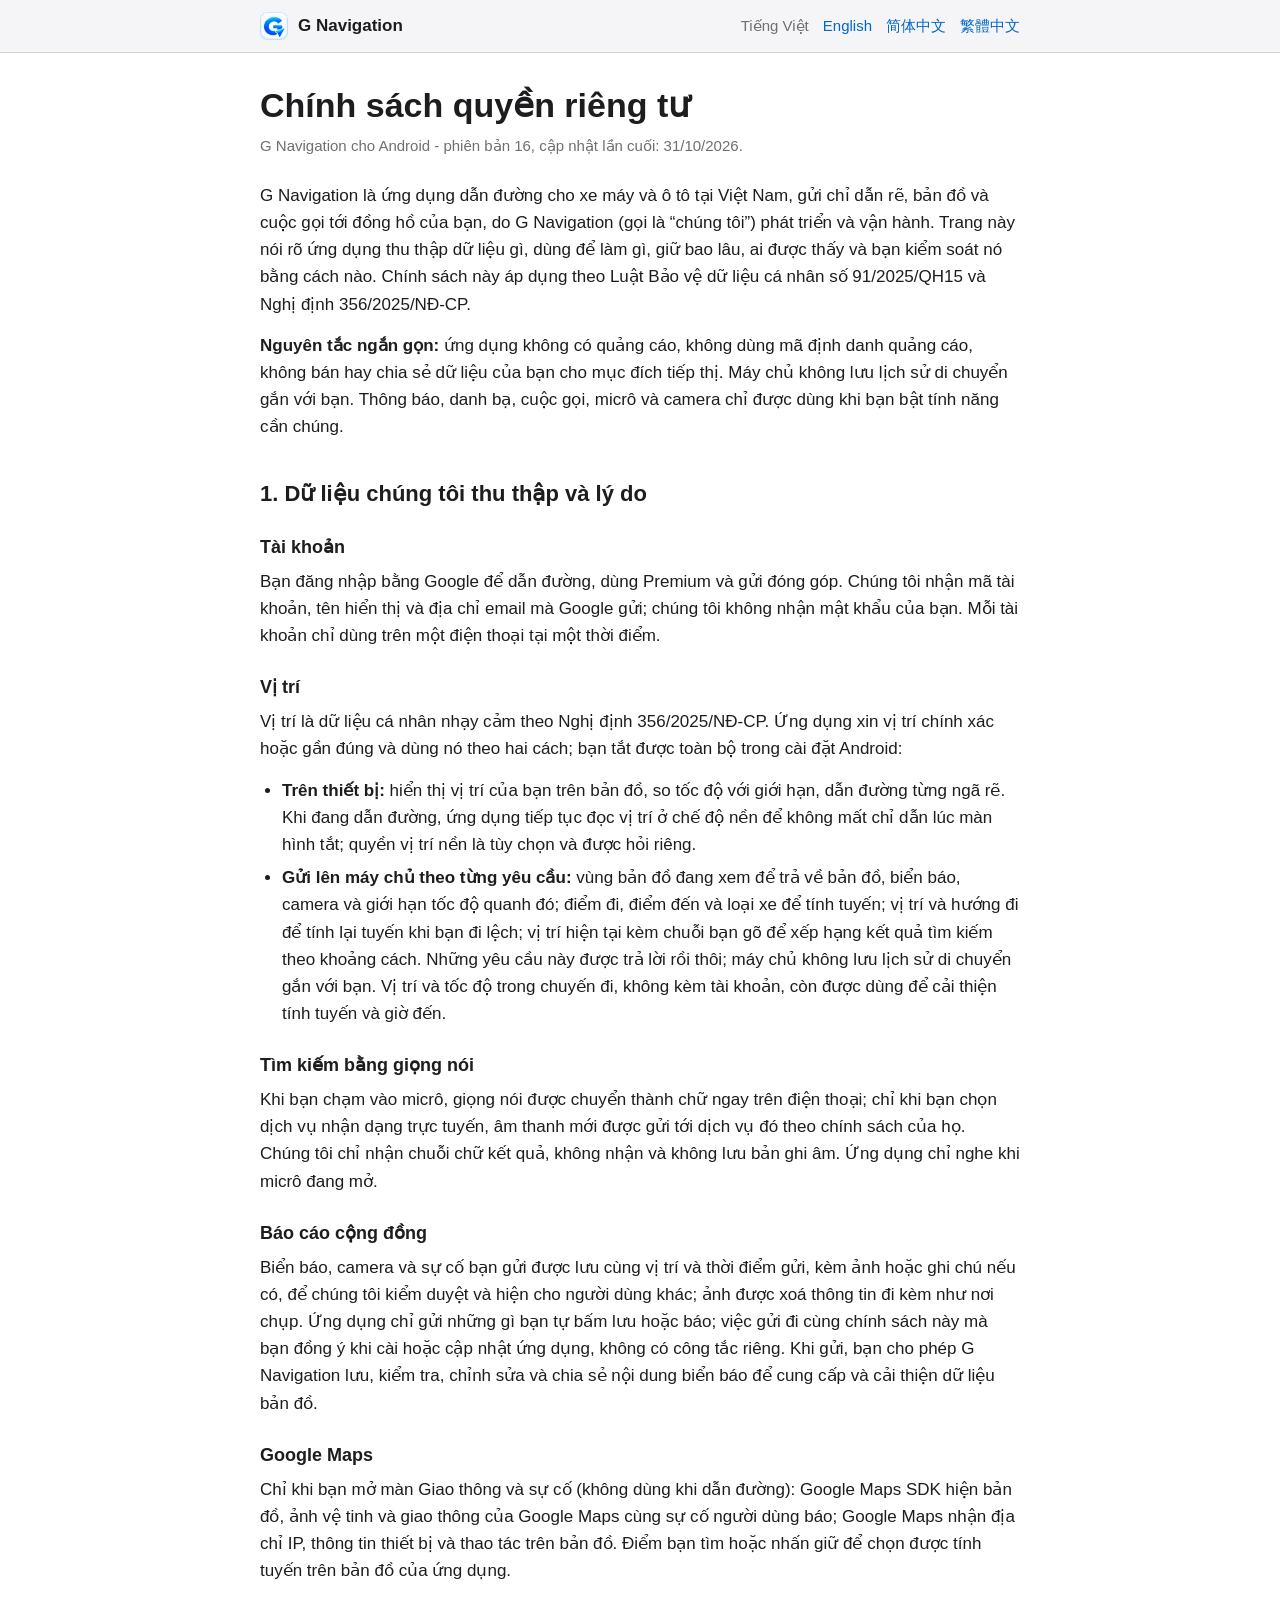
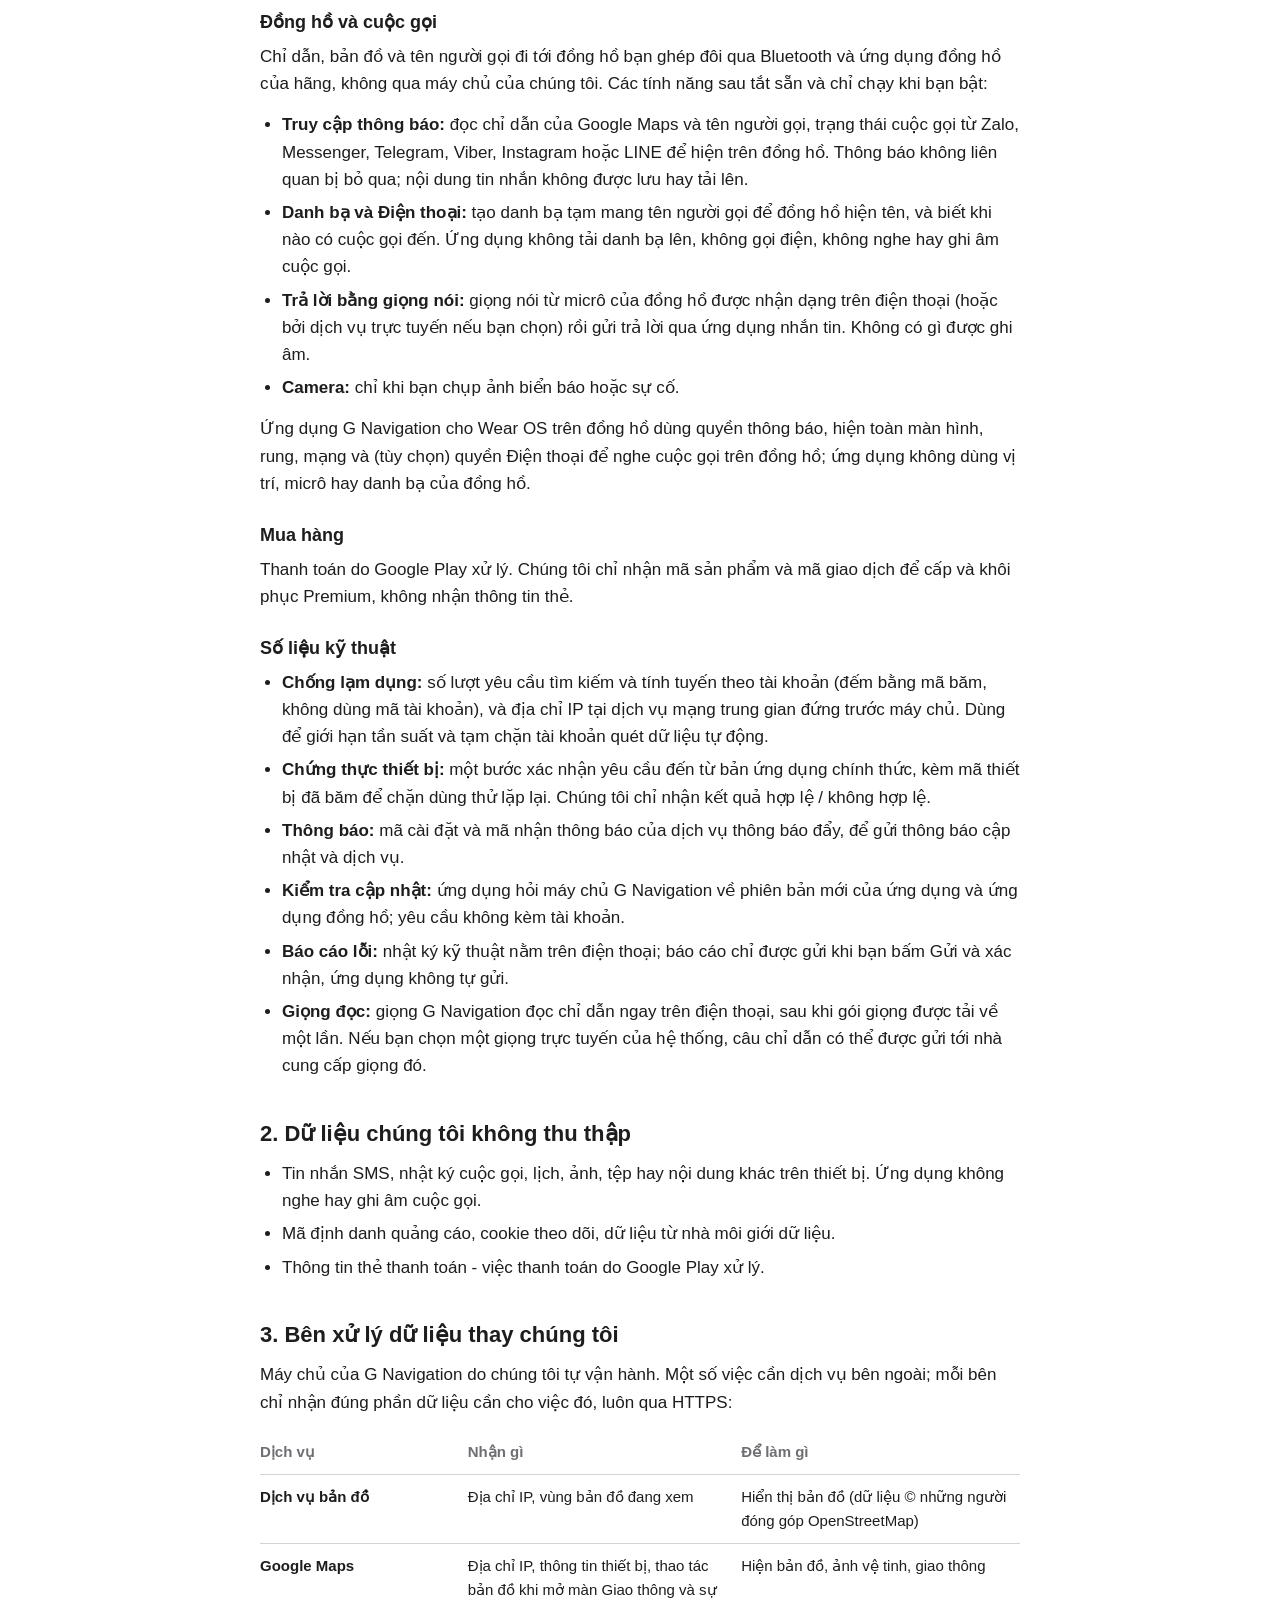
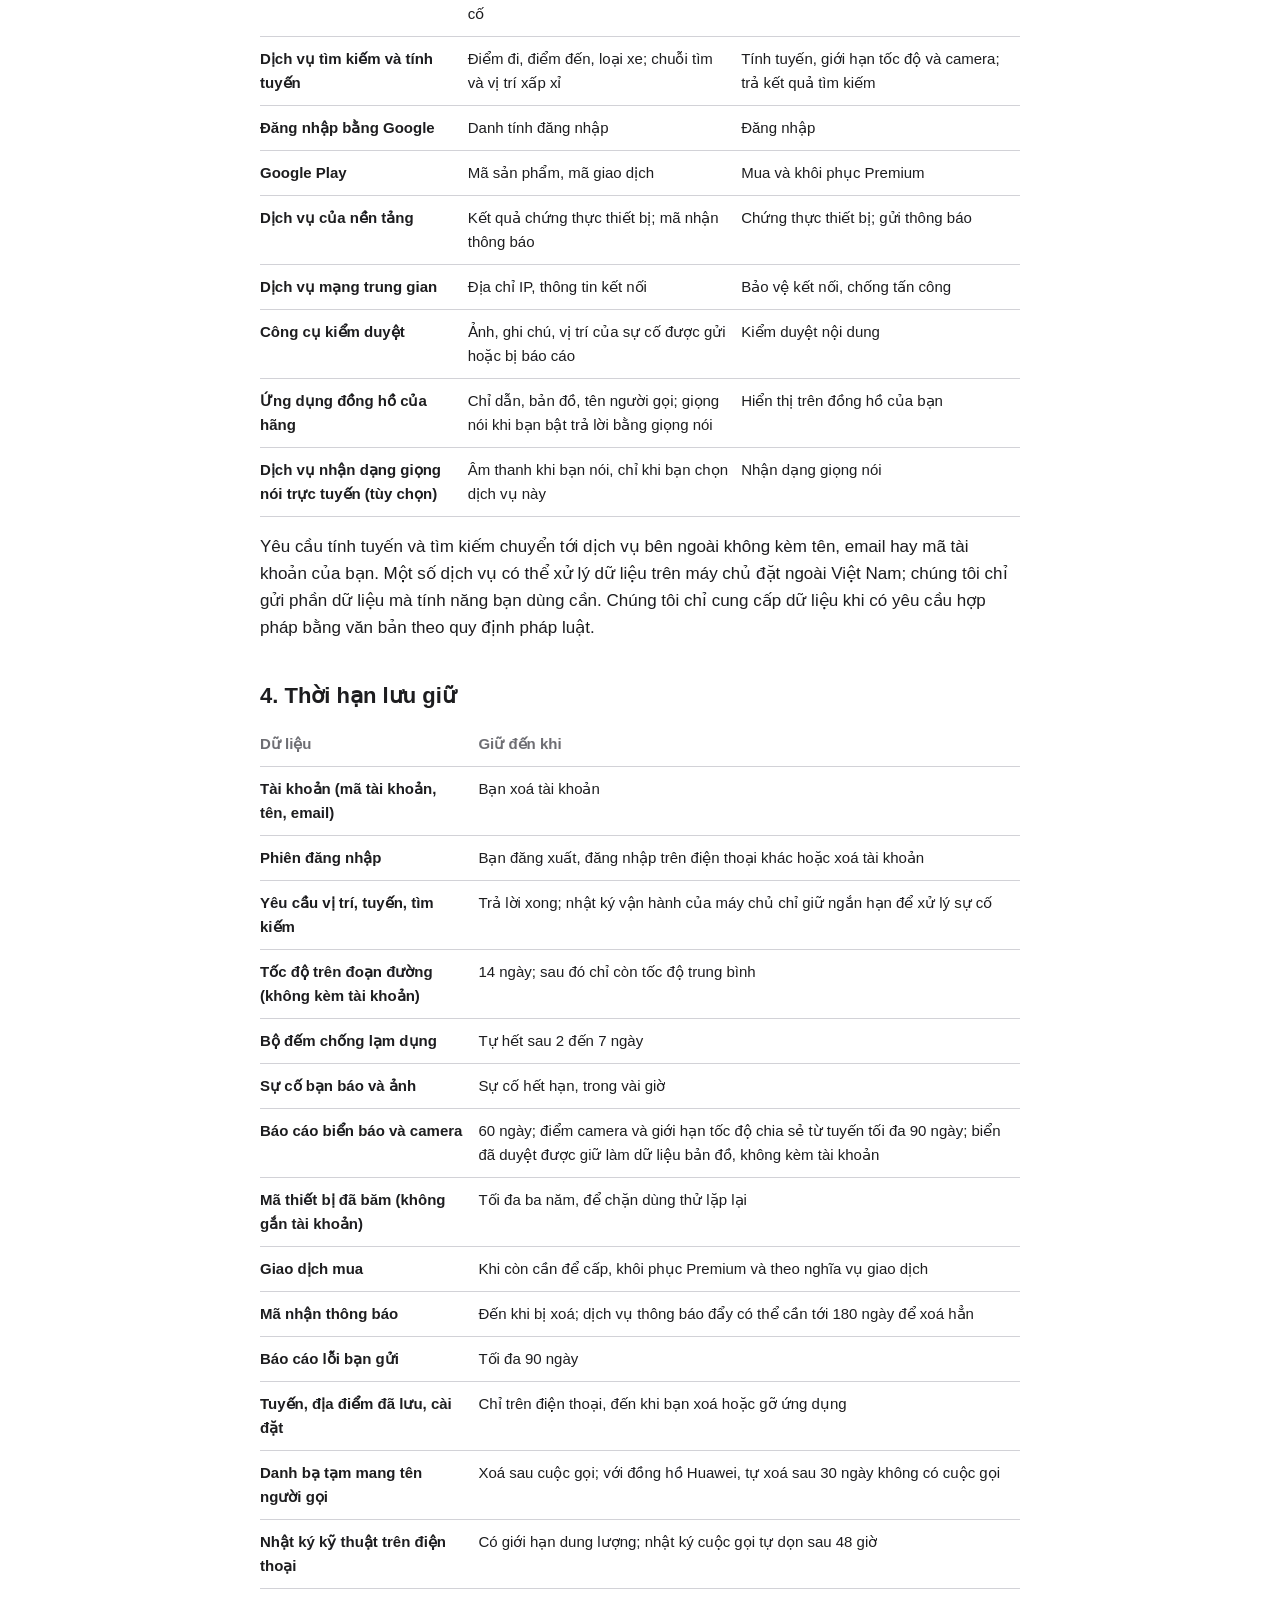
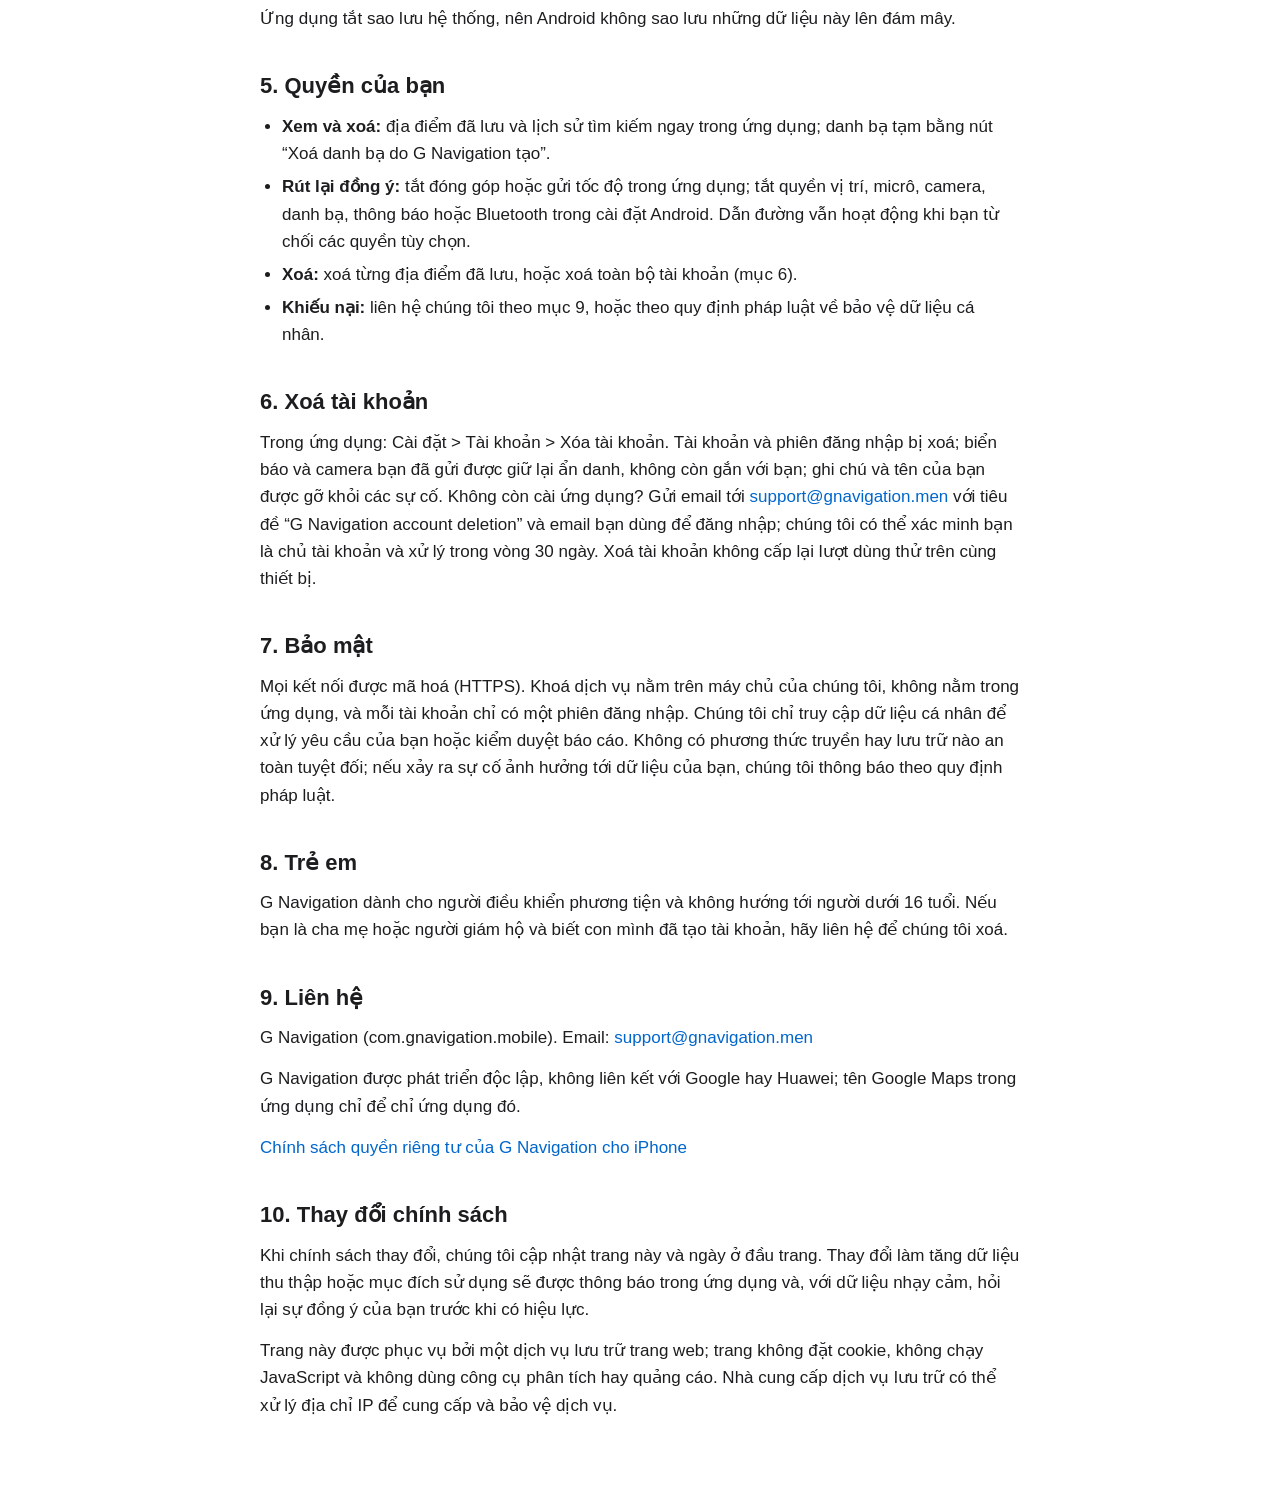
==== index.html @ 412132f6 "G Navigation privacy policy" ====
<!doctype html>
<html lang="vi">
  <head>
    <meta charset="utf-8">
    <meta name="viewport" content="width=device-width, initial-scale=1, viewport-fit=cover">
    <meta name="color-scheme" content="light dark">
    <meta name="description" content="G Navigation cho Android thu thập dữ liệu gì, dùng để làm gì, giữ bao lâu và bạn kiểm soát nó bằng cách nào.">
    <meta http-equiv="Content-Security-Policy" content="default-src 'none'; style-src 'self'; img-src 'self'; base-uri 'none'; form-action 'none'">
    <title>Chính sách quyền riêng tư · G Navigation</title>
    <link rel="icon" href="./app-icon.png" type="image/png">
    <link rel="apple-touch-icon" href="./app-icon.png">
    <link rel="stylesheet" href="./policy.css">
    <link rel="alternate" hreflang="vi" href="./">
    <link rel="alternate" hreflang="en" href="./en/">
    <link rel="alternate" hreflang="zh-CN" href="./zh-cn/">
    <link rel="alternate" hreflang="zh-Hant" href="./zh-hant/">
  </head>
  <body>
    <header class="topbar">
      <a class="brand" href="./"><img src="./app-icon.png" width="28" height="28" alt=""><span>G Navigation</span></a>
      <nav class="languages" aria-label="Ngôn ngữ"><span aria-current="page">Tiếng Việt</span><a href="./en/" lang="en" hreflang="en">English</a><a href="./zh-cn/" lang="zh-CN" hreflang="zh-CN">简体中文</a><a href="./zh-hant/" lang="zh-Hant" hreflang="zh-Hant">繁體中文</a></nav>
    </header>
    <main>
      <article>
        <h1>Chính sách quyền riêng tư</h1>
        <p class="updated">G Navigation cho Android - phiên bản 16, cập nhật lần cuối: 31/10/2026.</p>
        <p>G Navigation là ứng dụng dẫn đường cho xe máy và ô tô tại Việt Nam, gửi chỉ dẫn rẽ, bản đồ và cuộc gọi tới đồng hồ của bạn, do G Navigation (gọi là “chúng tôi”) phát triển và vận hành. Trang này nói rõ ứng dụng thu thập dữ liệu gì, dùng để làm gì, giữ bao lâu, ai được thấy và bạn kiểm soát nó bằng cách nào. Chính sách này áp dụng theo Luật Bảo vệ dữ liệu cá nhân số 91/2025/QH15 và Nghị định 356/2025/NĐ-CP.</p>
        <p><strong>Nguyên tắc ngắn gọn:</strong> ứng dụng không có quảng cáo, không dùng mã định danh quảng cáo, không bán hay chia sẻ dữ liệu của bạn cho mục đích tiếp thị. Máy chủ không lưu lịch sử di chuyển gắn với bạn. Thông báo, danh bạ, cuộc gọi, micrô và camera chỉ được dùng khi bạn bật tính năng cần chúng.</p>
        <section id="collect">
          <h2>1. Dữ liệu chúng tôi thu thập và lý do</h2>
          <h3>Tài khoản</h3>
          <p>Bạn đăng nhập bằng Google để dẫn đường, dùng Premium và gửi đóng góp. Chúng tôi nhận mã tài khoản, tên hiển thị và địa chỉ email mà Google gửi; chúng tôi không nhận mật khẩu của bạn. Mỗi tài khoản chỉ dùng trên một điện thoại tại một thời điểm.</p>
          <h3>Vị trí</h3>
          <p>Vị trí là dữ liệu cá nhân nhạy cảm theo Nghị định 356/2025/NĐ-CP. Ứng dụng xin vị trí chính xác hoặc gần đúng và dùng nó theo hai cách; bạn tắt được toàn bộ trong cài đặt Android:</p>
          <ul>
            <li><strong>Trên thiết bị:</strong> hiển thị vị trí của bạn trên bản đồ, so tốc độ với giới hạn, dẫn đường từng ngã rẽ. Khi đang dẫn đường, ứng dụng tiếp tục đọc vị trí ở chế độ nền để không mất chỉ dẫn lúc màn hình tắt; quyền vị trí nền là tùy chọn và được hỏi riêng.</li>
            <li><strong>Gửi lên máy chủ theo từng yêu cầu:</strong> vùng bản đồ đang xem để trả về bản đồ, biển báo, camera và giới hạn tốc độ quanh đó; điểm đi, điểm đến và loại xe để tính tuyến; vị trí và hướng đi để tính lại tuyến khi bạn đi lệch; vị trí hiện tại kèm chuỗi bạn gõ để xếp hạng kết quả tìm kiếm theo khoảng cách. Những yêu cầu này được trả lời rồi thôi; máy chủ không lưu lịch sử di chuyển gắn với bạn. Vị trí và tốc độ trong chuyến đi, không kèm tài khoản, còn được dùng để cải thiện tính tuyến và giờ đến.</li>
          </ul>
          <h3>Tìm kiếm bằng giọng nói</h3>
          <p>Khi bạn chạm vào micrô, giọng nói được chuyển thành chữ ngay trên điện thoại; chỉ khi bạn chọn dịch vụ nhận dạng trực tuyến, âm thanh mới được gửi tới dịch vụ đó theo chính sách của họ. Chúng tôi chỉ nhận chuỗi chữ kết quả, không nhận và không lưu bản ghi âm. Ứng dụng chỉ nghe khi micrô đang mở.</p>
          <h3>Báo cáo cộng đồng</h3>
          <p>Biển báo, camera và sự cố bạn gửi được lưu cùng vị trí và thời điểm gửi, kèm ảnh hoặc ghi chú nếu có, để chúng tôi kiểm duyệt và hiện cho người dùng khác; ảnh được xoá thông tin đi kèm như nơi chụp. Ứng dụng chỉ gửi những gì bạn tự bấm lưu hoặc báo; việc gửi đi cùng chính sách này mà bạn đồng ý khi cài hoặc cập nhật ứng dụng, không có công tắc riêng. Khi gửi, bạn cho phép G Navigation lưu, kiểm tra, chỉnh sửa và chia sẻ nội dung biển báo để cung cấp và cải thiện dữ liệu bản đồ.</p>
          <h3>Google Maps</h3>
          <p>Chỉ khi bạn mở màn Giao thông và sự cố (không dùng khi dẫn đường): Google Maps SDK hiện bản đồ, ảnh vệ tinh và giao thông của Google Maps cùng sự cố người dùng báo; Google Maps nhận địa chỉ IP, thông tin thiết bị và thao tác trên bản đồ. Điểm bạn tìm hoặc nhấn giữ để chọn được tính tuyến trên bản đồ của ứng dụng.</p>
          <h3>Đồng hồ và cuộc gọi</h3>
          <p>Chỉ dẫn, bản đồ và tên người gọi đi tới đồng hồ bạn ghép đôi qua Bluetooth và ứng dụng đồng hồ của hãng, không qua máy chủ của chúng tôi. Các tính năng sau tắt sẵn và chỉ chạy khi bạn bật:</p>
          <ul>
            <li><strong>Truy cập thông báo:</strong> đọc chỉ dẫn của Google Maps và tên người gọi, trạng thái cuộc gọi từ Zalo, Messenger, Telegram, Viber, Instagram hoặc LINE để hiện trên đồng hồ. Thông báo không liên quan bị bỏ qua; nội dung tin nhắn không được lưu hay tải lên.</li>
            <li><strong>Danh bạ và Điện thoại:</strong> tạo danh bạ tạm mang tên người gọi để đồng hồ hiện tên, và biết khi nào có cuộc gọi đến. Ứng dụng không tải danh bạ lên, không gọi điện, không nghe hay ghi âm cuộc gọi.</li>
            <li><strong>Trả lời bằng giọng nói:</strong> giọng nói từ micrô của đồng hồ được nhận dạng trên điện thoại (hoặc bởi dịch vụ trực tuyến nếu bạn chọn) rồi gửi trả lời qua ứng dụng nhắn tin. Không có gì được ghi âm.</li>
            <li><strong>Camera:</strong> chỉ khi bạn chụp ảnh biển báo hoặc sự cố.</li>
          </ul>
          <p>Ứng dụng G Navigation cho Wear OS trên đồng hồ dùng quyền thông báo, hiện toàn màn hình, rung, mạng và (tùy chọn) quyền Điện thoại để nghe cuộc gọi trên đồng hồ; ứng dụng không dùng vị trí, micrô hay danh bạ của đồng hồ.</p>
          <h3>Mua hàng</h3>
          <p>Thanh toán do Google Play xử lý. Chúng tôi chỉ nhận mã sản phẩm và mã giao dịch để cấp và khôi phục Premium, không nhận thông tin thẻ.</p>
          <h3>Số liệu kỹ thuật</h3>
          <ul>
            <li><strong>Chống lạm dụng:</strong> số lượt yêu cầu tìm kiếm và tính tuyến theo tài khoản (đếm bằng mã băm, không dùng mã tài khoản), và địa chỉ IP tại dịch vụ mạng trung gian đứng trước máy chủ. Dùng để giới hạn tần suất và tạm chặn tài khoản quét dữ liệu tự động.</li>
            <li><strong>Chứng thực thiết bị:</strong> một bước xác nhận yêu cầu đến từ bản ứng dụng chính thức, kèm mã thiết bị đã băm để chặn dùng thử lặp lại. Chúng tôi chỉ nhận kết quả hợp lệ / không hợp lệ.</li>
            <li><strong>Thông báo:</strong> mã cài đặt và mã nhận thông báo của dịch vụ thông báo đẩy, để gửi thông báo cập nhật và dịch vụ.</li>
            <li><strong>Kiểm tra cập nhật:</strong> ứng dụng hỏi máy chủ G Navigation về phiên bản mới của ứng dụng và ứng dụng đồng hồ; yêu cầu không kèm tài khoản.</li>
            <li><strong>Báo cáo lỗi:</strong> nhật ký kỹ thuật nằm trên điện thoại; báo cáo chỉ được gửi khi bạn bấm Gửi và xác nhận, ứng dụng không tự gửi.</li>
            <li><strong>Giọng đọc:</strong> giọng G Navigation đọc chỉ dẫn ngay trên điện thoại, sau khi gói giọng được tải về một lần. Nếu bạn chọn một giọng trực tuyến của hệ thống, câu chỉ dẫn có thể được gửi tới nhà cung cấp giọng đó.</li>
          </ul>
        </section>
        <section id="not-collected">
          <h2>2. Dữ liệu chúng tôi không thu thập</h2>
          <ul>
            <li>Tin nhắn SMS, nhật ký cuộc gọi, lịch, ảnh, tệp hay nội dung khác trên thiết bị. Ứng dụng không nghe hay ghi âm cuộc gọi.</li>
            <li>Mã định danh quảng cáo, cookie theo dõi, dữ liệu từ nhà môi giới dữ liệu.</li>
            <li>Thông tin thẻ thanh toán - việc thanh toán do Google Play xử lý.</li>
          </ul>
        </section>
        <section id="processors">
          <h2>3. Bên xử lý dữ liệu thay chúng tôi</h2>
          <p>Máy chủ của G Navigation do chúng tôi tự vận hành. Một số việc cần dịch vụ bên ngoài; mỗi bên chỉ nhận đúng phần dữ liệu cần cho việc đó, luôn qua HTTPS:</p>
          <div class="table-wrap">
            <table>
              <thead>
                <tr><th scope="col">Dịch vụ</th><th scope="col">Nhận gì</th><th scope="col">Để làm gì</th></tr>
              </thead>
              <tbody>
                <tr><th scope="row">Dịch vụ bản đồ</th><td data-label="Nhận gì">Địa chỉ IP, vùng bản đồ đang xem</td><td data-label="Để làm gì">Hiển thị bản đồ (dữ liệu © những người đóng góp OpenStreetMap)</td></tr>
                <tr><th scope="row">Google Maps</th><td data-label="Nhận gì">Địa chỉ IP, thông tin thiết bị, thao tác bản đồ khi mở màn Giao thông và sự cố</td><td data-label="Để làm gì">Hiện bản đồ, ảnh vệ tinh, giao thông</td></tr>
                <tr><th scope="row">Dịch vụ tìm kiếm và tính tuyến</th><td data-label="Nhận gì">Điểm đi, điểm đến, loại xe; chuỗi tìm và vị trí xấp xỉ</td><td data-label="Để làm gì">Tính tuyến, giới hạn tốc độ và camera; trả kết quả tìm kiếm</td></tr>
                <tr><th scope="row">Đăng nhập bằng Google</th><td data-label="Nhận gì">Danh tính đăng nhập</td><td data-label="Để làm gì">Đăng nhập</td></tr>
                <tr><th scope="row">Google Play</th><td data-label="Nhận gì">Mã sản phẩm, mã giao dịch</td><td data-label="Để làm gì">Mua và khôi phục Premium</td></tr>
                <tr><th scope="row">Dịch vụ của nền tảng</th><td data-label="Nhận gì">Kết quả chứng thực thiết bị; mã nhận thông báo</td><td data-label="Để làm gì">Chứng thực thiết bị; gửi thông báo</td></tr>
                <tr><th scope="row">Dịch vụ mạng trung gian</th><td data-label="Nhận gì">Địa chỉ IP, thông tin kết nối</td><td data-label="Để làm gì">Bảo vệ kết nối, chống tấn công</td></tr>
                <tr><th scope="row">Công cụ kiểm duyệt</th><td data-label="Nhận gì">Ảnh, ghi chú, vị trí của sự cố được gửi hoặc bị báo cáo</td><td data-label="Để làm gì">Kiểm duyệt nội dung</td></tr>
                <tr><th scope="row">Ứng dụng đồng hồ của hãng</th><td data-label="Nhận gì">Chỉ dẫn, bản đồ, tên người gọi; giọng nói khi bạn bật trả lời bằng giọng nói</td><td data-label="Để làm gì">Hiển thị trên đồng hồ của bạn</td></tr>
                <tr><th scope="row">Dịch vụ nhận dạng giọng nói trực tuyến (tùy chọn)</th><td data-label="Nhận gì">Âm thanh khi bạn nói, chỉ khi bạn chọn dịch vụ này</td><td data-label="Để làm gì">Nhận dạng giọng nói</td></tr>
              </tbody>
            </table>
          </div>
          <p>Yêu cầu tính tuyến và tìm kiếm chuyển tới dịch vụ bên ngoài không kèm tên, email hay mã tài khoản của bạn. Một số dịch vụ có thể xử lý dữ liệu trên máy chủ đặt ngoài Việt Nam; chúng tôi chỉ gửi phần dữ liệu mà tính năng bạn dùng cần. Chúng tôi chỉ cung cấp dữ liệu khi có yêu cầu hợp pháp bằng văn bản theo quy định pháp luật.</p>
        </section>
        <section id="retention">
          <h2>4. Thời hạn lưu giữ</h2>
          <div class="table-wrap">
            <table>
              <thead>
                <tr><th scope="col">Dữ liệu</th><th scope="col">Giữ đến khi</th></tr>
              </thead>
              <tbody>
                <tr><th scope="row">Tài khoản (mã tài khoản, tên, email)</th><td data-label="Giữ đến khi">Bạn xoá tài khoản</td></tr>
                <tr><th scope="row">Phiên đăng nhập</th><td data-label="Giữ đến khi">Bạn đăng xuất, đăng nhập trên điện thoại khác hoặc xoá tài khoản</td></tr>
                <tr><th scope="row">Yêu cầu vị trí, tuyến, tìm kiếm</th><td data-label="Giữ đến khi">Trả lời xong; nhật ký vận hành của máy chủ chỉ giữ ngắn hạn để xử lý sự cố</td></tr>
                <tr><th scope="row">Tốc độ trên đoạn đường (không kèm tài khoản)</th><td data-label="Giữ đến khi">14 ngày; sau đó chỉ còn tốc độ trung bình</td></tr>
                <tr><th scope="row">Bộ đếm chống lạm dụng</th><td data-label="Giữ đến khi">Tự hết sau 2 đến 7 ngày</td></tr>
                <tr><th scope="row">Sự cố bạn báo và ảnh</th><td data-label="Giữ đến khi">Sự cố hết hạn, trong vài giờ</td></tr>
                <tr><th scope="row">Báo cáo biển báo và camera</th><td data-label="Giữ đến khi">60 ngày; điểm camera và giới hạn tốc độ chia sẻ từ tuyến tối đa 90 ngày; biển đã duyệt được giữ làm dữ liệu bản đồ, không kèm tài khoản</td></tr>
                <tr><th scope="row">Mã thiết bị đã băm (không gắn tài khoản)</th><td data-label="Giữ đến khi">Tối đa ba năm, để chặn dùng thử lặp lại</td></tr>
                <tr><th scope="row">Giao dịch mua</th><td data-label="Giữ đến khi">Khi còn cần để cấp, khôi phục Premium và theo nghĩa vụ giao dịch</td></tr>
                <tr><th scope="row">Mã nhận thông báo</th><td data-label="Giữ đến khi">Đến khi bị xoá; dịch vụ thông báo đẩy có thể cần tới 180 ngày để xoá hẳn</td></tr>
                <tr><th scope="row">Báo cáo lỗi bạn gửi</th><td data-label="Giữ đến khi">Tối đa 90 ngày</td></tr>
                <tr><th scope="row">Tuyến, địa điểm đã lưu, cài đặt</th><td data-label="Giữ đến khi">Chỉ trên điện thoại, đến khi bạn xoá hoặc gỡ ứng dụng</td></tr>
                <tr><th scope="row">Danh bạ tạm mang tên người gọi</th><td data-label="Giữ đến khi">Xoá sau cuộc gọi; với đồng hồ Huawei, tự xoá sau 30 ngày không có cuộc gọi</td></tr>
                <tr><th scope="row">Nhật ký kỹ thuật trên điện thoại</th><td data-label="Giữ đến khi">Có giới hạn dung lượng; nhật ký cuộc gọi tự dọn sau 48 giờ</td></tr>
              </tbody>
            </table>
          </div>
          <p>Ứng dụng tắt sao lưu hệ thống, nên Android không sao lưu những dữ liệu này lên đám mây.</p>
        </section>
        <section id="rights">
          <h2>5. Quyền của bạn</h2>
          <ul>
            <li><strong>Xem và xoá:</strong> địa điểm đã lưu và lịch sử tìm kiếm ngay trong ứng dụng; danh bạ tạm bằng nút “Xoá danh bạ do G Navigation tạo”.</li>
            <li><strong>Rút lại đồng ý:</strong> tắt đóng góp hoặc gửi tốc độ trong ứng dụng; tắt quyền vị trí, micrô, camera, danh bạ, thông báo hoặc Bluetooth trong cài đặt Android. Dẫn đường vẫn hoạt động khi bạn từ chối các quyền tùy chọn.</li>
            <li><strong>Xoá:</strong> xoá từng địa điểm đã lưu, hoặc xoá toàn bộ tài khoản (mục 6).</li>
            <li><strong>Khiếu nại:</strong> liên hệ chúng tôi theo mục 9, hoặc theo quy định pháp luật về bảo vệ dữ liệu cá nhân.</li>
          </ul>
        </section>
        <section id="delete-account">
          <h2>6. Xoá tài khoản</h2>
          <p>Trong ứng dụng: Cài đặt > Tài khoản > Xóa tài khoản. Tài khoản và phiên đăng nhập bị xoá; biển báo và camera bạn đã gửi được giữ lại ẩn danh, không còn gắn với bạn; ghi chú và tên của bạn được gỡ khỏi các sự cố. Không còn cài ứng dụng? Gửi email tới <a href="mailto:support@gnavigation.men?subject=G%20Navigation%20account%20deletion">support@gnavigation.men</a> với tiêu đề “G Navigation account deletion” và email bạn dùng để đăng nhập; chúng tôi có thể xác minh bạn là chủ tài khoản và xử lý trong vòng 30 ngày. Xoá tài khoản không cấp lại lượt dùng thử trên cùng thiết bị.</p>
        </section>
        <section id="security">
          <h2>7. Bảo mật</h2>
          <p>Mọi kết nối được mã hoá (HTTPS). Khoá dịch vụ nằm trên máy chủ của chúng tôi, không nằm trong ứng dụng, và mỗi tài khoản chỉ có một phiên đăng nhập. Chúng tôi chỉ truy cập dữ liệu cá nhân để xử lý yêu cầu của bạn hoặc kiểm duyệt báo cáo. Không có phương thức truyền hay lưu trữ nào an toàn tuyệt đối; nếu xảy ra sự cố ảnh hưởng tới dữ liệu của bạn, chúng tôi thông báo theo quy định pháp luật.</p>
        </section>
        <section id="children">
          <h2>8. Trẻ em</h2>
          <p>G Navigation dành cho người điều khiển phương tiện và không hướng tới người dưới 16 tuổi. Nếu bạn là cha mẹ hoặc người giám hộ và biết con mình đã tạo tài khoản, hãy liên hệ để chúng tôi xoá.</p>
        </section>
        <section id="contact">
          <h2>9. Liên hệ</h2>
          <p>G Navigation (com.gnavigation.mobile). Email: <a href="mailto:support@gnavigation.men">support@gnavigation.men</a></p>
          <p>G Navigation được phát triển độc lập, không liên kết với Google hay Huawei; tên Google Maps trong ứng dụng chỉ để chỉ ứng dụng đó.</p>
          <p><a href="https://g-navigation-ios-privacy.gg-huawei.workers.dev/">Chính sách quyền riêng tư của G Navigation cho iPhone</a></p>
        </section>
        <section id="changes">
          <h2>10. Thay đổi chính sách</h2>
          <p>Khi chính sách thay đổi, chúng tôi cập nhật trang này và ngày ở đầu trang. Thay đổi làm tăng dữ liệu thu thập hoặc mục đích sử dụng sẽ được thông báo trong ứng dụng và, với dữ liệu nhạy cảm, hỏi lại sự đồng ý của bạn trước khi có hiệu lực.</p>
          <p id="policy-site">Trang này được phục vụ bởi một dịch vụ lưu trữ trang web; trang không đặt cookie, không chạy JavaScript và không dùng công cụ phân tích hay quảng cáo. Nhà cung cấp dịch vụ lưu trữ có thể xử lý địa chỉ IP để cung cấp và bảo vệ dịch vụ.</p>
        </section>
      </article>
    </main>
  </body>
</html>
---- policy.css ----
:root {
  color-scheme: light dark;
  --text: #1d1d1f;
  --muted: #6e6e73;
  --line: #d2d2d7;
  --background: #ffffff;
  --header: #f5f5f7;
  --link: #0066cc;
}

@media (prefers-color-scheme: dark) {
  :root {
    --text: #f5f5f7;
    --muted: #a1a1a6;
    --line: #424245;
    --background: #000000;
    --header: #1d1d1f;
    --link: #2997ff;
  }
}

*, *::before, *::after { box-sizing: border-box; }

html { -webkit-text-size-adjust: 100%; }

body {
  margin: 0;
  background: var(--background);
  color: var(--text);
  font: 17px/1.6 -apple-system, BlinkMacSystemFont, "Segoe UI", Roboto, "Helvetica Neue", Arial, sans-serif;
}

a { color: var(--link); text-decoration: none; }
a:hover { text-decoration: underline; }
a:focus-visible { outline: 2px solid var(--link); outline-offset: 2px; }

.topbar {
  display: flex;
  align-items: center;
  justify-content: space-between;
  gap: 16px;
  padding: 12px max(16px, calc((100% - 760px) / 2));
  background: var(--header);
  border-bottom: 1px solid var(--line);
}

.brand { display: flex; align-items: center; gap: 10px; color: var(--text); font-weight: 600; }
.brand img { border-radius: 7px; }
.languages { display: flex; flex-wrap: wrap; justify-content: flex-end; gap: 4px 14px; font-size: 15px; }
.languages span { color: var(--muted); }

main { padding: 32px 16px 64px; }
article { max-width: 760px; margin: 0 auto; }

h1 { font-size: 34px; line-height: 1.2; margin: 0 0 8px; }
h2 { font-size: 22px; line-height: 1.3; margin: 40px 0 12px; }
h3 { font-size: 18px; margin: 24px 0 6px; }
p { margin: 0 0 14px; }
ul { margin: 0 0 14px; padding-left: 22px; }
li { margin: 6px 0; }
.updated { color: var(--muted); font-size: 15px; margin-bottom: 24px; }

.table-wrap { overflow-x: auto; margin: 12px 0 16px; }
table { width: 100%; border-collapse: collapse; font-size: 15px; }
th, td { text-align: left; vertical-align: top; padding: 10px 12px 10px 0; border-bottom: 1px solid var(--line); }
thead th { color: var(--muted); font-weight: 600; }
tbody th { font-weight: 600; }

@media (max-width: 600px) {
  h1 { font-size: 28px; }
  table, thead, tbody, tr, th, td { display: block; }
  thead { display: none; }
  tbody tr { padding: 10px 0; border-bottom: 1px solid var(--line); }
  tbody th, td { border: 0; padding: 2px 0; }
  td::before { content: attr(data-label) ": "; color: var(--muted); }
}
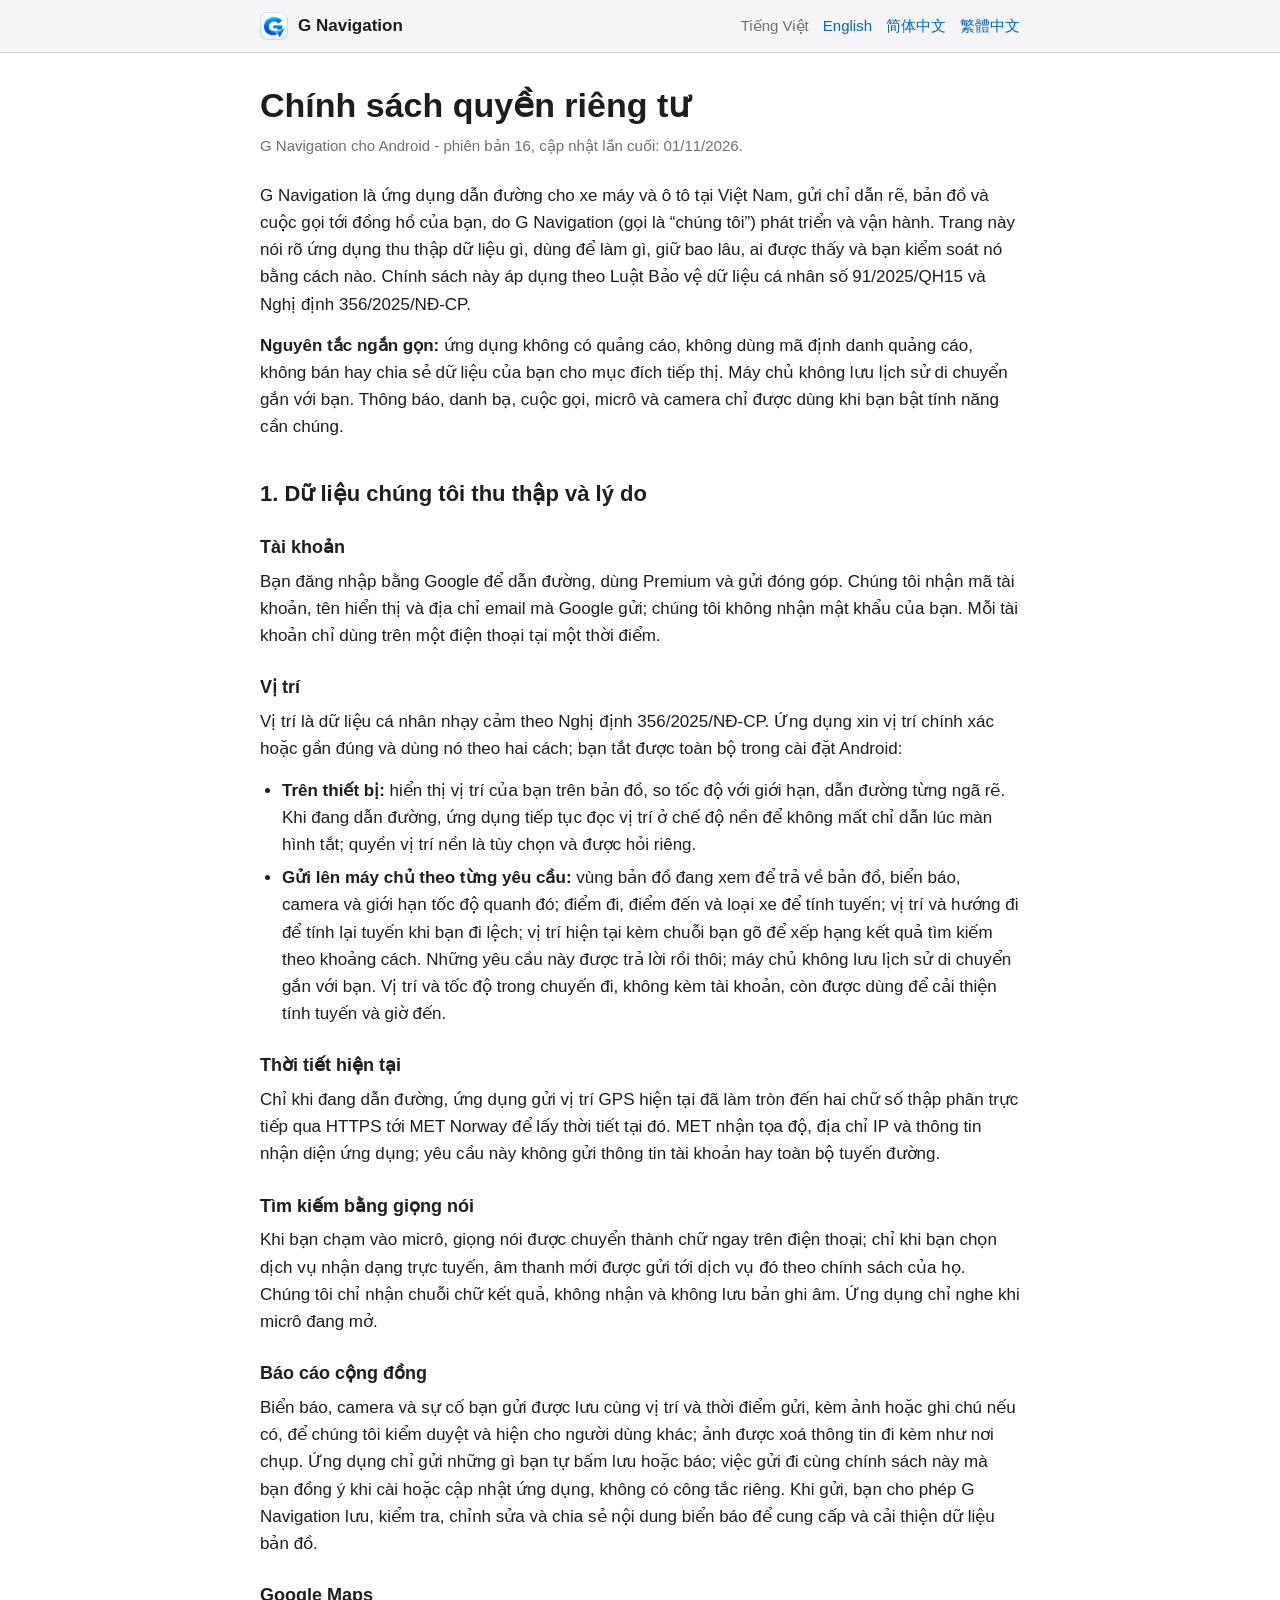
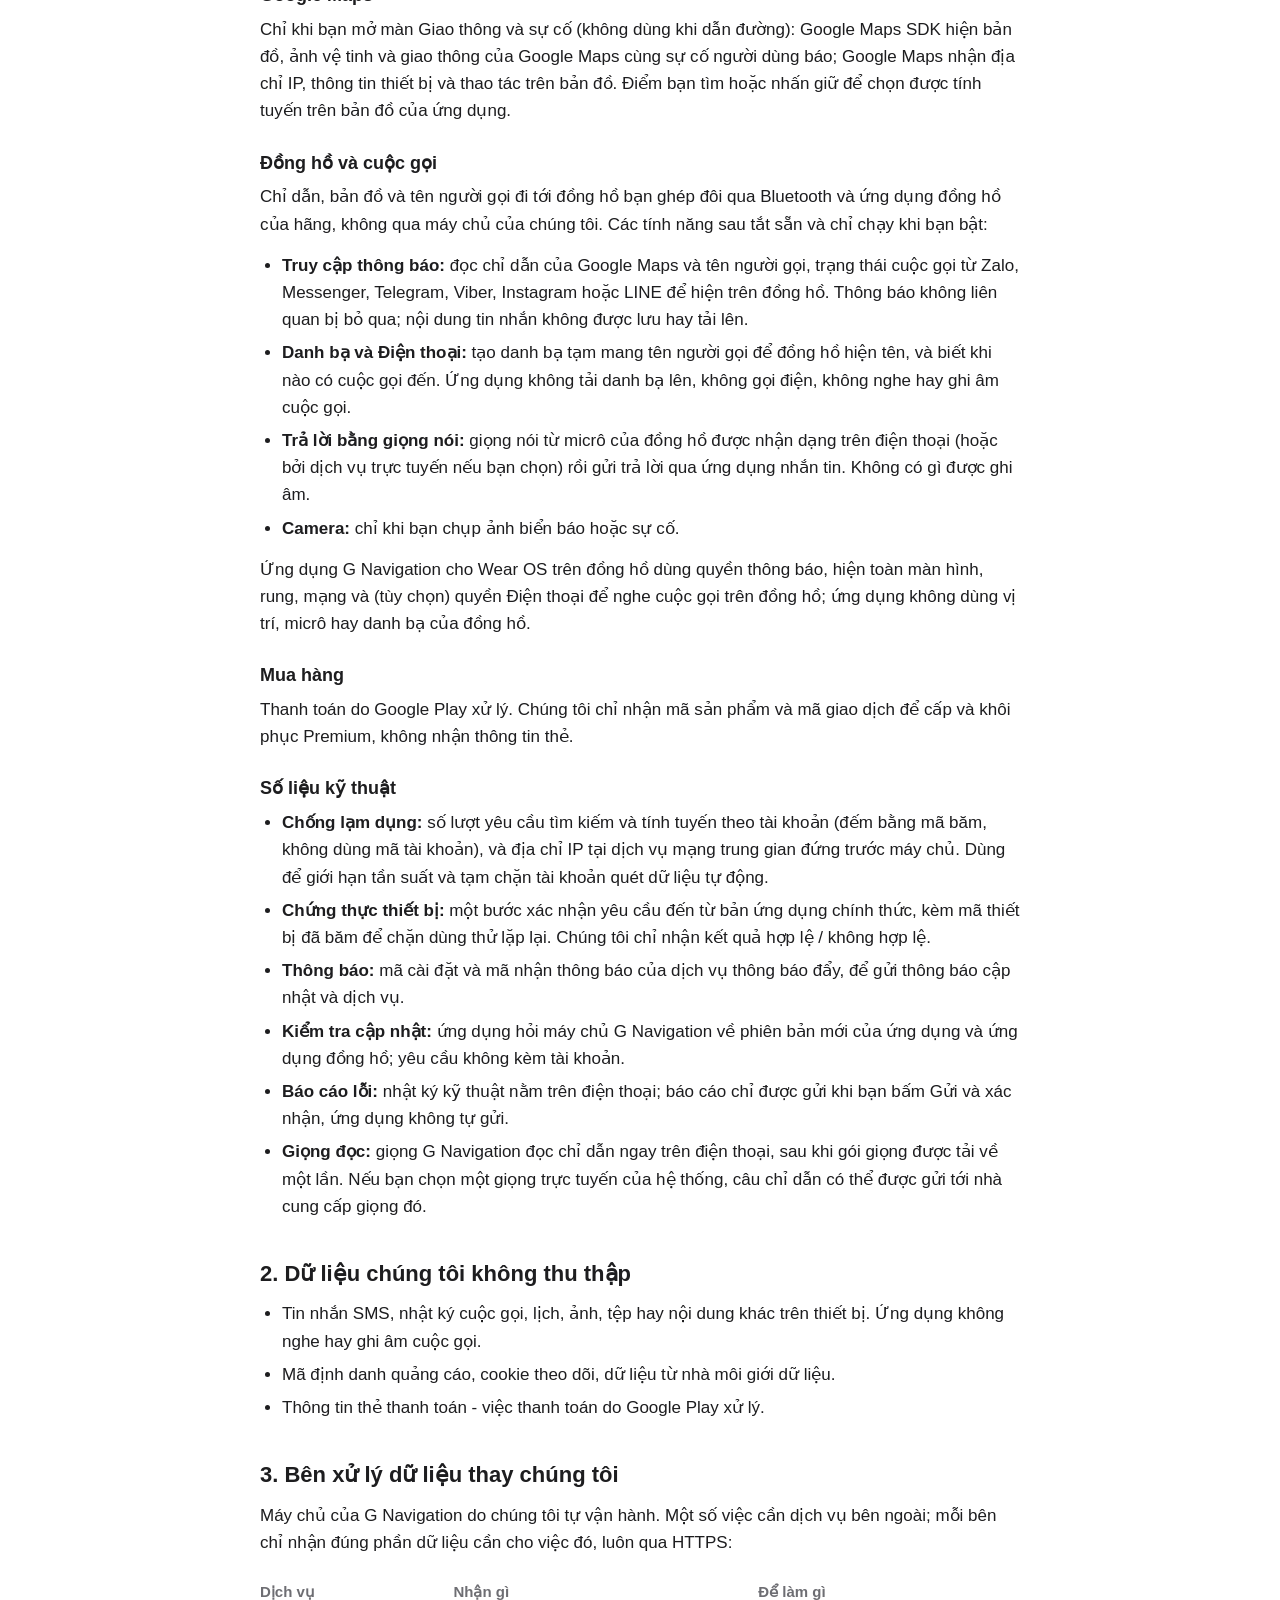
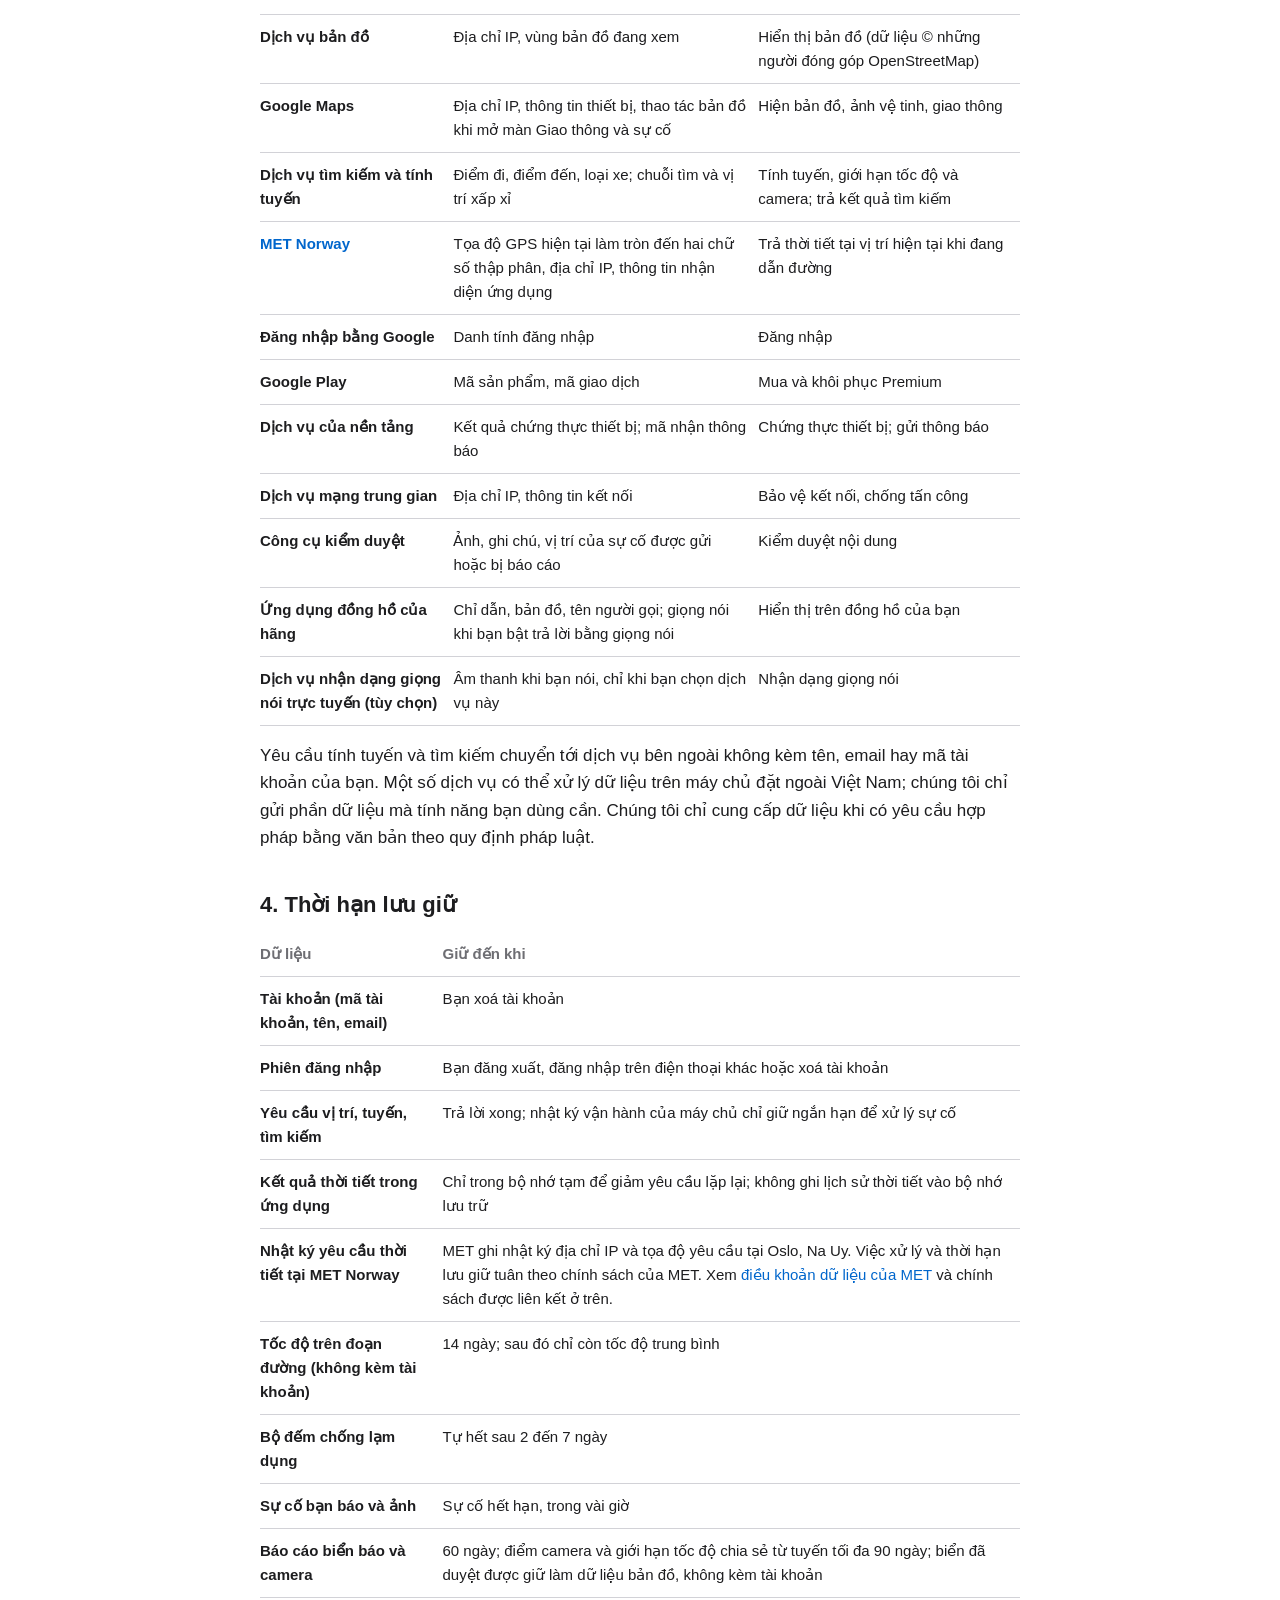
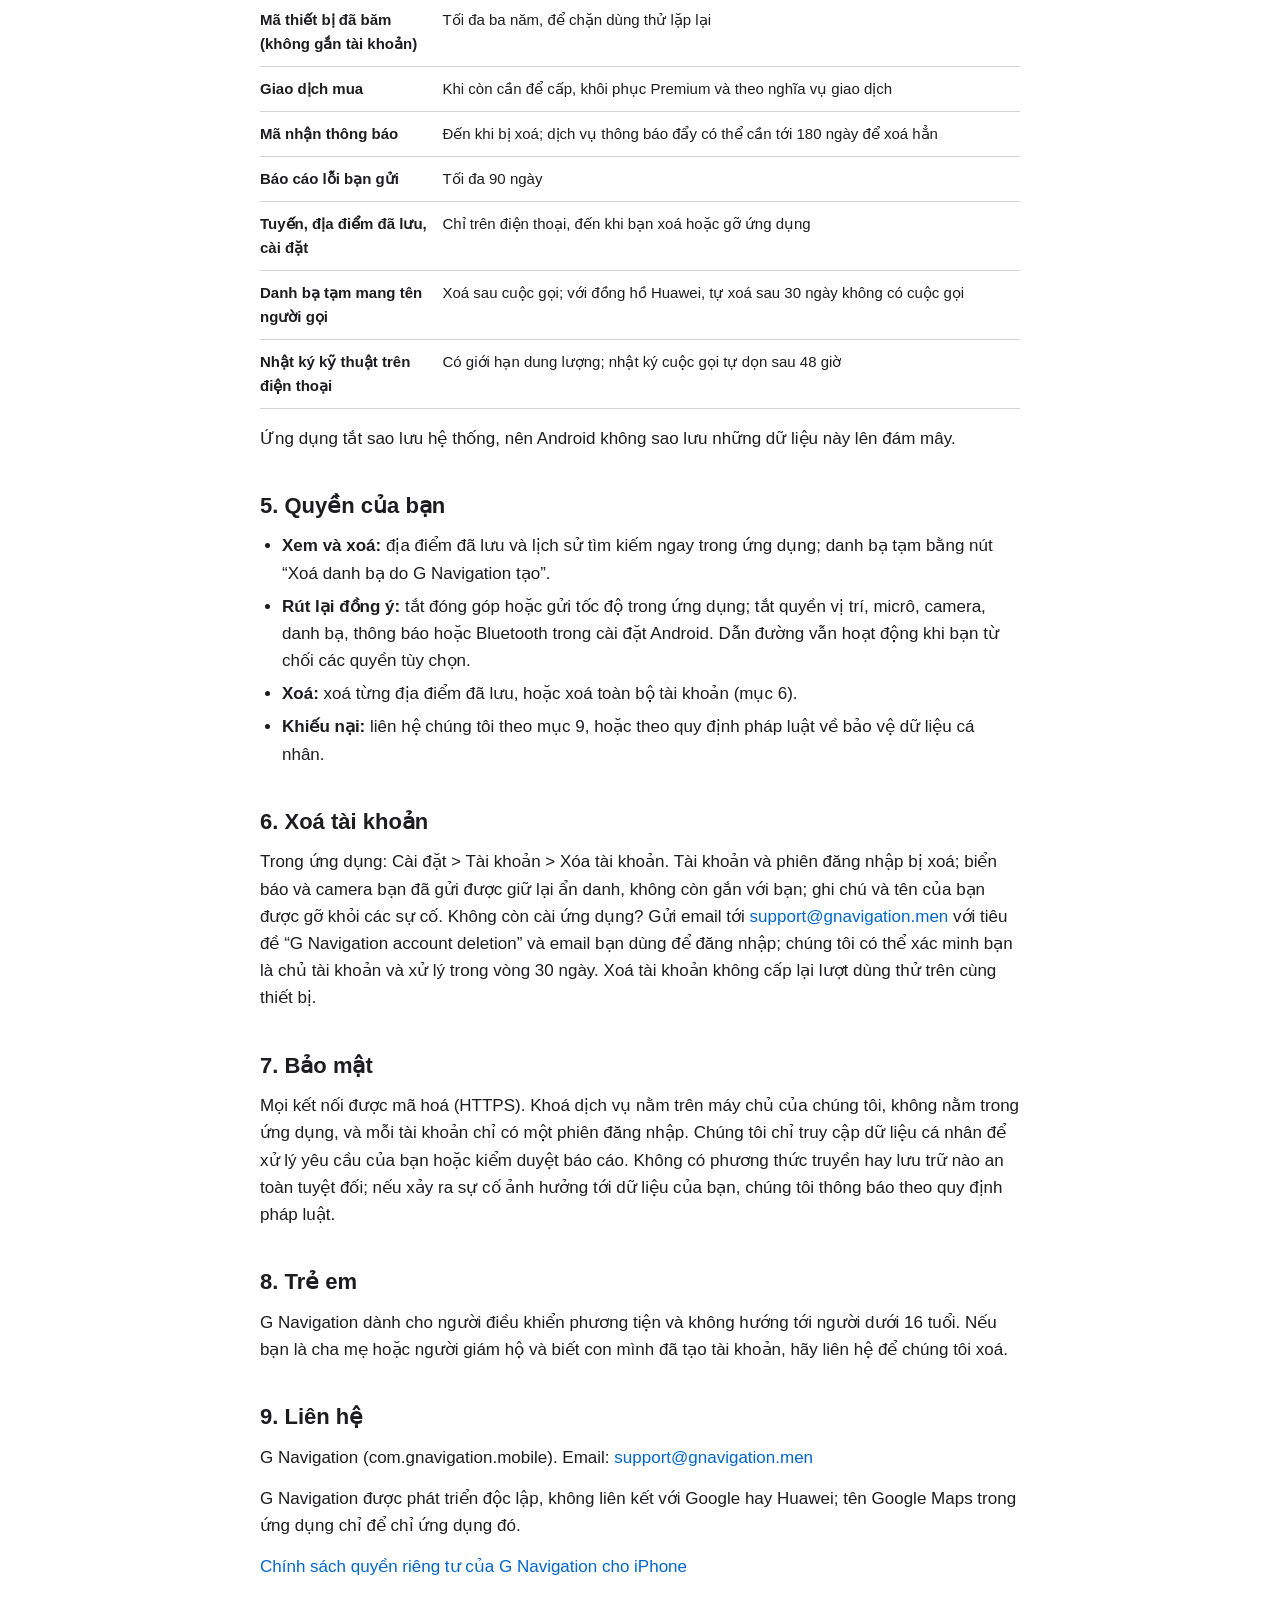
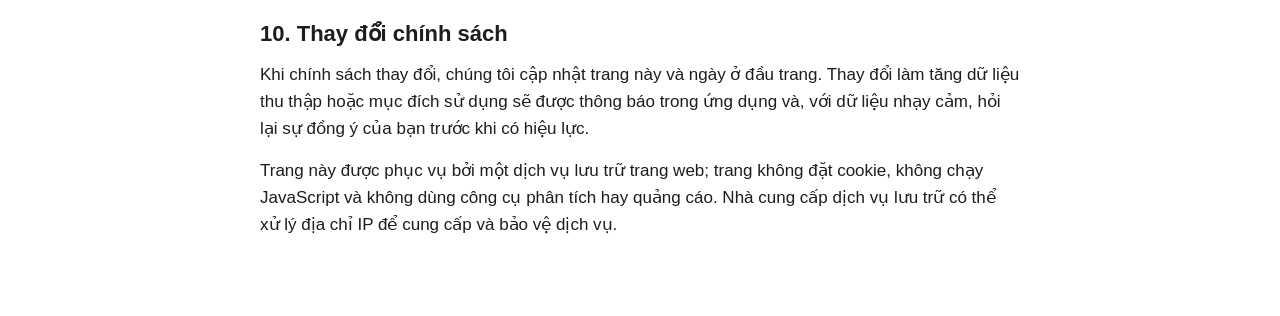
==== commit a50c33d8: "G Navigation privacy policy" ====
--- a/index.html
+++ b/index.html
@@ -23,7 +23,7 @@
     <main>
       <article>
         <h1>Chính sách quyền riêng tư</h1>
-        <p class="updated">G Navigation cho Android - phiên bản 16, cập nhật lần cuối: 31/10/2026.</p>
+        <p class="updated">G Navigation cho Android - phiên bản 16, cập nhật lần cuối: 01/11/2026.</p>
         <p>G Navigation là ứng dụng dẫn đường cho xe máy và ô tô tại Việt Nam, gửi chỉ dẫn rẽ, bản đồ và cuộc gọi tới đồng hồ của bạn, do G Navigation (gọi là “chúng tôi”) phát triển và vận hành. Trang này nói rõ ứng dụng thu thập dữ liệu gì, dùng để làm gì, giữ bao lâu, ai được thấy và bạn kiểm soát nó bằng cách nào. Chính sách này áp dụng theo Luật Bảo vệ dữ liệu cá nhân số 91/2025/QH15 và Nghị định 356/2025/NĐ-CP.</p>
         <p><strong>Nguyên tắc ngắn gọn:</strong> ứng dụng không có quảng cáo, không dùng mã định danh quảng cáo, không bán hay chia sẻ dữ liệu của bạn cho mục đích tiếp thị. Máy chủ không lưu lịch sử di chuyển gắn với bạn. Thông báo, danh bạ, cuộc gọi, micrô và camera chỉ được dùng khi bạn bật tính năng cần chúng.</p>
         <section id="collect">
@@ -36,6 +36,8 @@
             <li><strong>Trên thiết bị:</strong> hiển thị vị trí của bạn trên bản đồ, so tốc độ với giới hạn, dẫn đường từng ngã rẽ. Khi đang dẫn đường, ứng dụng tiếp tục đọc vị trí ở chế độ nền để không mất chỉ dẫn lúc màn hình tắt; quyền vị trí nền là tùy chọn và được hỏi riêng.</li>
             <li><strong>Gửi lên máy chủ theo từng yêu cầu:</strong> vùng bản đồ đang xem để trả về bản đồ, biển báo, camera và giới hạn tốc độ quanh đó; điểm đi, điểm đến và loại xe để tính tuyến; vị trí và hướng đi để tính lại tuyến khi bạn đi lệch; vị trí hiện tại kèm chuỗi bạn gõ để xếp hạng kết quả tìm kiếm theo khoảng cách. Những yêu cầu này được trả lời rồi thôi; máy chủ không lưu lịch sử di chuyển gắn với bạn. Vị trí và tốc độ trong chuyến đi, không kèm tài khoản, còn được dùng để cải thiện tính tuyến và giờ đến.</li>
           </ul>
+          <h3>Thời tiết hiện tại</h3>
+          <p>Chỉ khi đang dẫn đường, ứng dụng gửi vị trí GPS hiện tại đã làm tròn đến hai chữ số thập phân trực tiếp qua HTTPS tới MET Norway để lấy thời tiết tại đó. MET nhận tọa độ, địa chỉ IP và thông tin nhận diện ứng dụng; yêu cầu này không gửi thông tin tài khoản hay toàn bộ tuyến đường.</p>
           <h3>Tìm kiếm bằng giọng nói</h3>
           <p>Khi bạn chạm vào micrô, giọng nói được chuyển thành chữ ngay trên điện thoại; chỉ khi bạn chọn dịch vụ nhận dạng trực tuyến, âm thanh mới được gửi tới dịch vụ đó theo chính sách của họ. Chúng tôi chỉ nhận chuỗi chữ kết quả, không nhận và không lưu bản ghi âm. Ứng dụng chỉ nghe khi micrô đang mở.</p>
           <h3>Báo cáo cộng đồng</h3>
@@ -83,6 +85,7 @@
                 <tr><th scope="row">Dịch vụ bản đồ</th><td data-label="Nhận gì">Địa chỉ IP, vùng bản đồ đang xem</td><td data-label="Để làm gì">Hiển thị bản đồ (dữ liệu © những người đóng góp OpenStreetMap)</td></tr>
                 <tr><th scope="row">Google Maps</th><td data-label="Nhận gì">Địa chỉ IP, thông tin thiết bị, thao tác bản đồ khi mở màn Giao thông và sự cố</td><td data-label="Để làm gì">Hiện bản đồ, ảnh vệ tinh, giao thông</td></tr>
                 <tr><th scope="row">Dịch vụ tìm kiếm và tính tuyến</th><td data-label="Nhận gì">Điểm đi, điểm đến, loại xe; chuỗi tìm và vị trí xấp xỉ</td><td data-label="Để làm gì">Tính tuyến, giới hạn tốc độ và camera; trả kết quả tìm kiếm</td></tr>
+                <tr><th scope="row"><a href="https://www.met.no/en/about-us/privacy">MET Norway</a></th><td data-label="Nhận gì">Tọa độ GPS hiện tại làm tròn đến hai chữ số thập phân, địa chỉ IP, thông tin nhận diện ứng dụng</td><td data-label="Để làm gì">Trả thời tiết tại vị trí hiện tại khi đang dẫn đường</td></tr>
                 <tr><th scope="row">Đăng nhập bằng Google</th><td data-label="Nhận gì">Danh tính đăng nhập</td><td data-label="Để làm gì">Đăng nhập</td></tr>
                 <tr><th scope="row">Google Play</th><td data-label="Nhận gì">Mã sản phẩm, mã giao dịch</td><td data-label="Để làm gì">Mua và khôi phục Premium</td></tr>
                 <tr><th scope="row">Dịch vụ của nền tảng</th><td data-label="Nhận gì">Kết quả chứng thực thiết bị; mã nhận thông báo</td><td data-label="Để làm gì">Chứng thực thiết bị; gửi thông báo</td></tr>
@@ -106,6 +109,8 @@
                 <tr><th scope="row">Tài khoản (mã tài khoản, tên, email)</th><td data-label="Giữ đến khi">Bạn xoá tài khoản</td></tr>
                 <tr><th scope="row">Phiên đăng nhập</th><td data-label="Giữ đến khi">Bạn đăng xuất, đăng nhập trên điện thoại khác hoặc xoá tài khoản</td></tr>
                 <tr><th scope="row">Yêu cầu vị trí, tuyến, tìm kiếm</th><td data-label="Giữ đến khi">Trả lời xong; nhật ký vận hành của máy chủ chỉ giữ ngắn hạn để xử lý sự cố</td></tr>
+                <tr><th scope="row">Kết quả thời tiết trong ứng dụng</th><td data-label="Giữ đến khi">Chỉ trong bộ nhớ tạm để giảm yêu cầu lặp lại; không ghi lịch sử thời tiết vào bộ nhớ lưu trữ</td></tr>
+                <tr><th scope="row">Nhật ký yêu cầu thời tiết tại MET Norway</th><td data-label="Giữ đến khi">MET ghi nhật ký địa chỉ IP và tọa độ yêu cầu tại Oslo, Na Uy. Việc xử lý và thời hạn lưu giữ tuân theo chính sách của MET. Xem <a href="https://docs.api.met.no/doc/TermsOfService.html#personal-data">điều khoản dữ liệu của MET</a> và chính sách được liên kết ở trên.</td></tr>
                 <tr><th scope="row">Tốc độ trên đoạn đường (không kèm tài khoản)</th><td data-label="Giữ đến khi">14 ngày; sau đó chỉ còn tốc độ trung bình</td></tr>
                 <tr><th scope="row">Bộ đếm chống lạm dụng</th><td data-label="Giữ đến khi">Tự hết sau 2 đến 7 ngày</td></tr>
                 <tr><th scope="row">Sự cố bạn báo và ảnh</th><td data-label="Giữ đến khi">Sự cố hết hạn, trong vài giờ</td></tr>
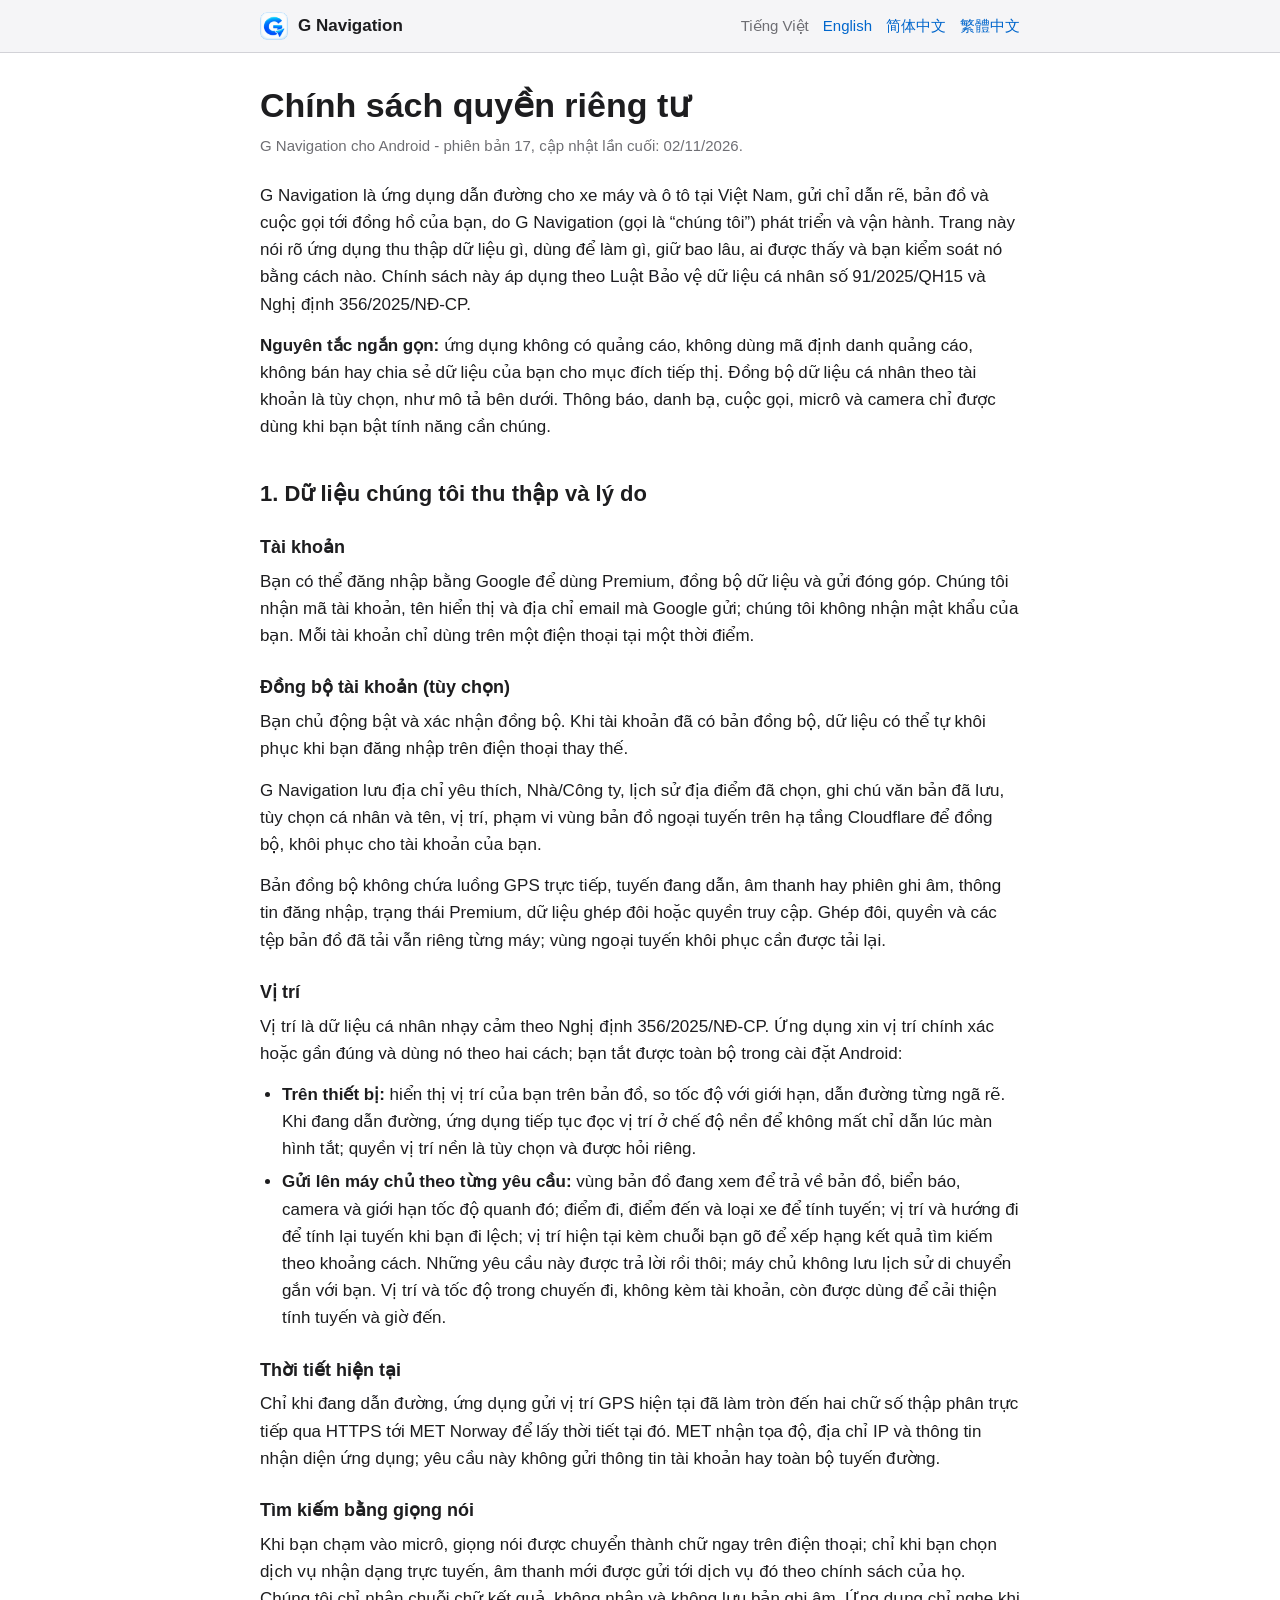
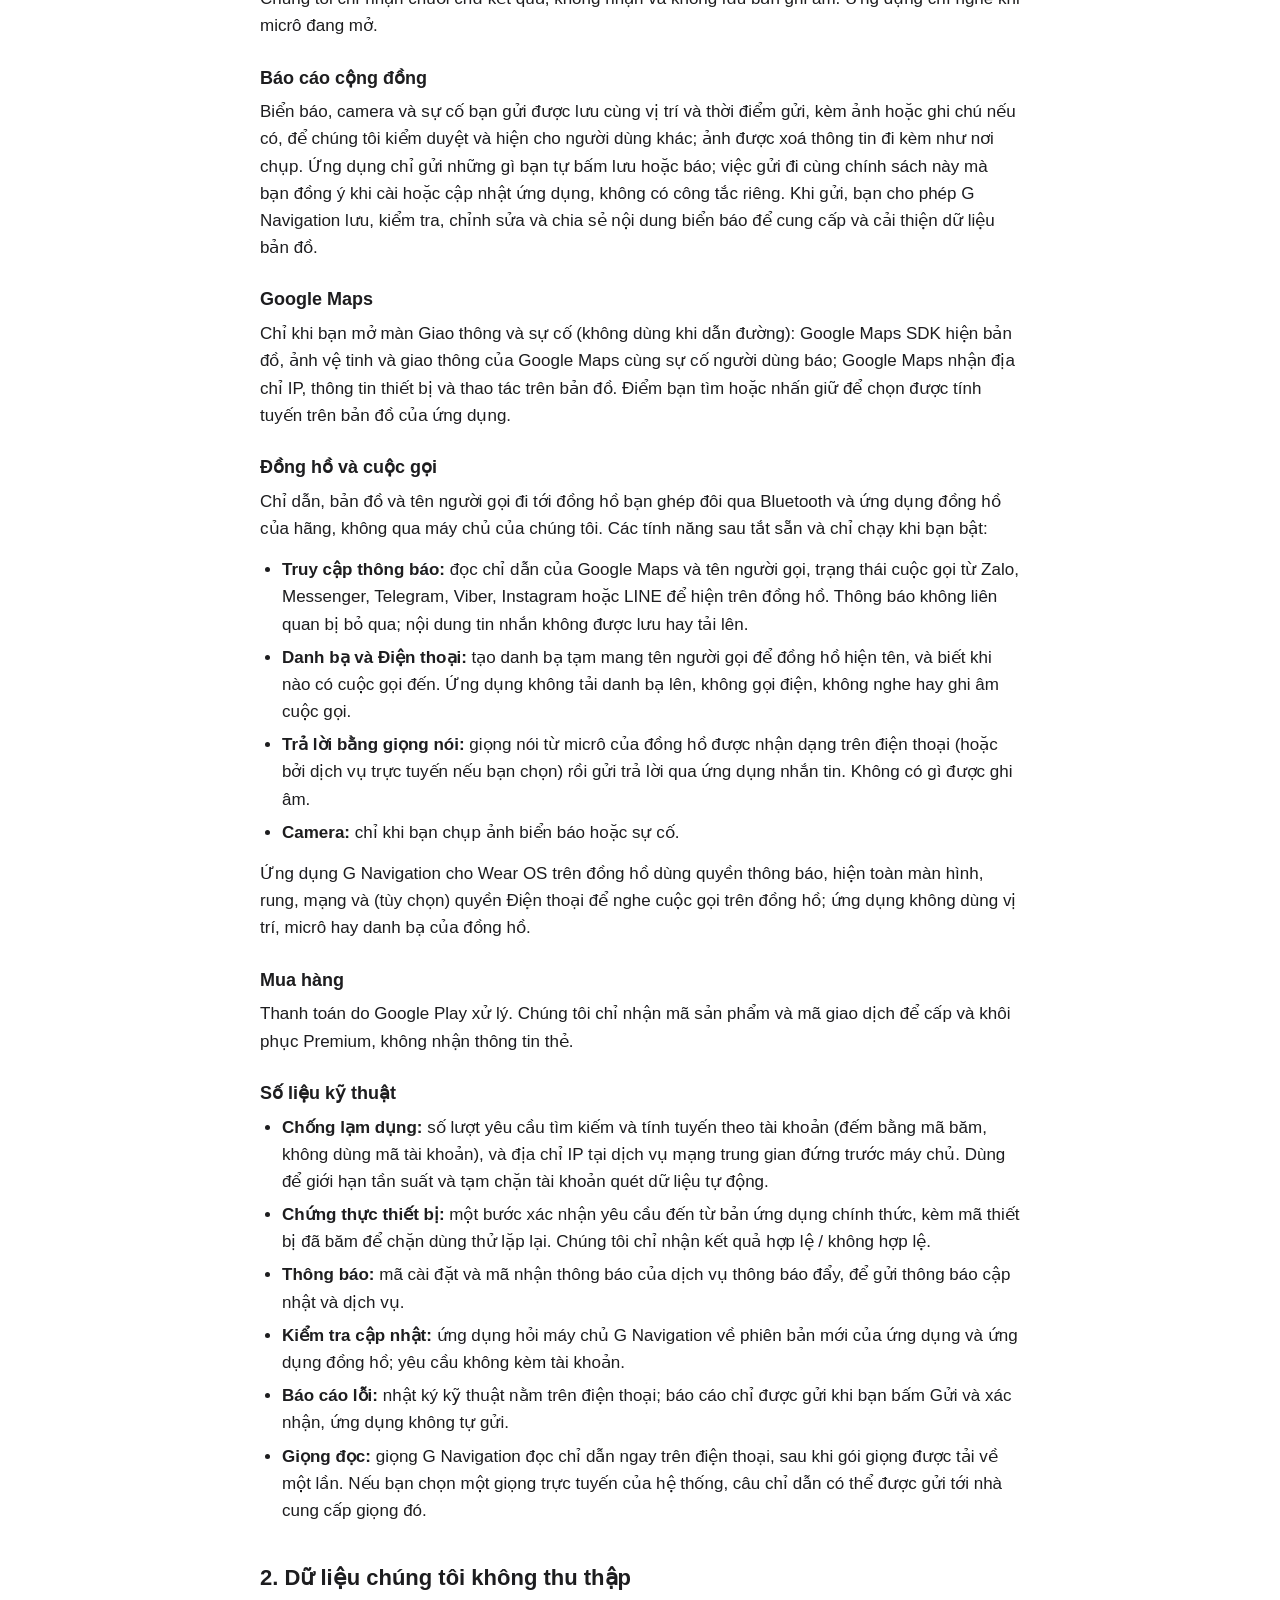
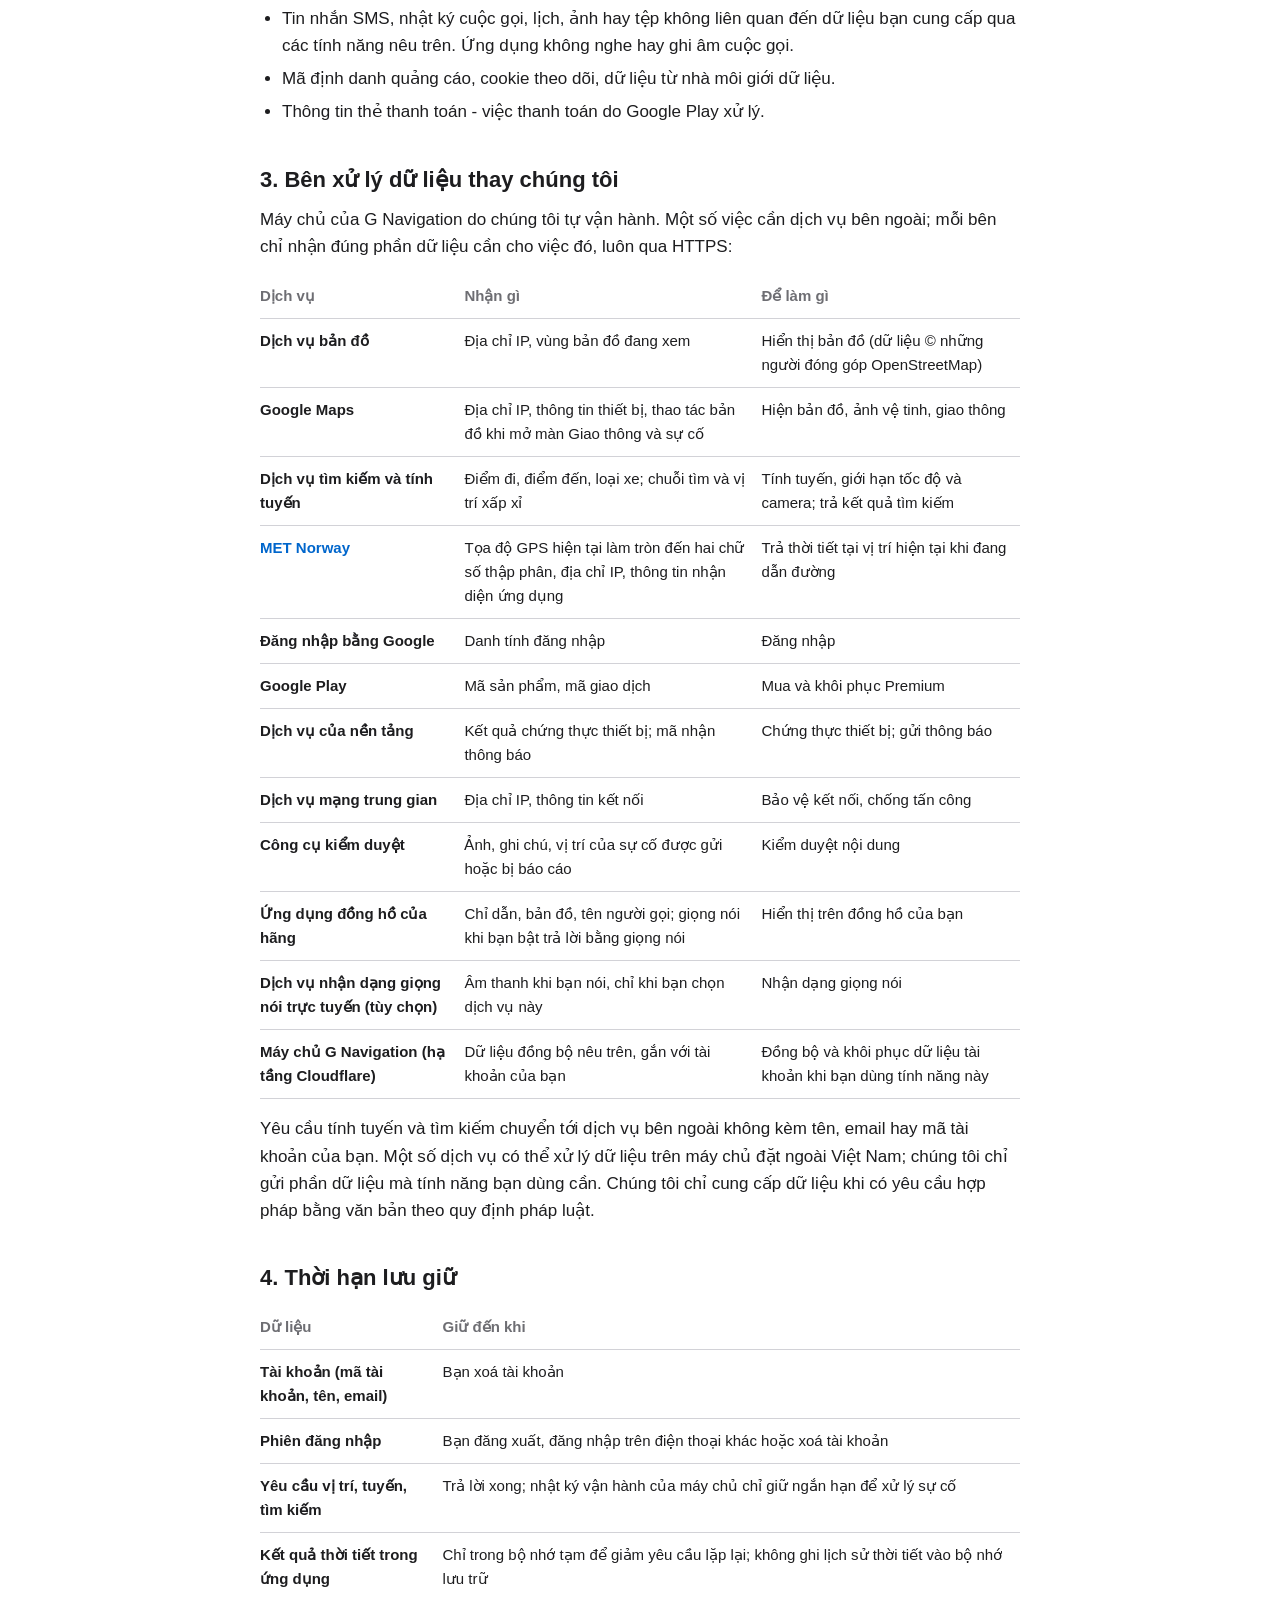
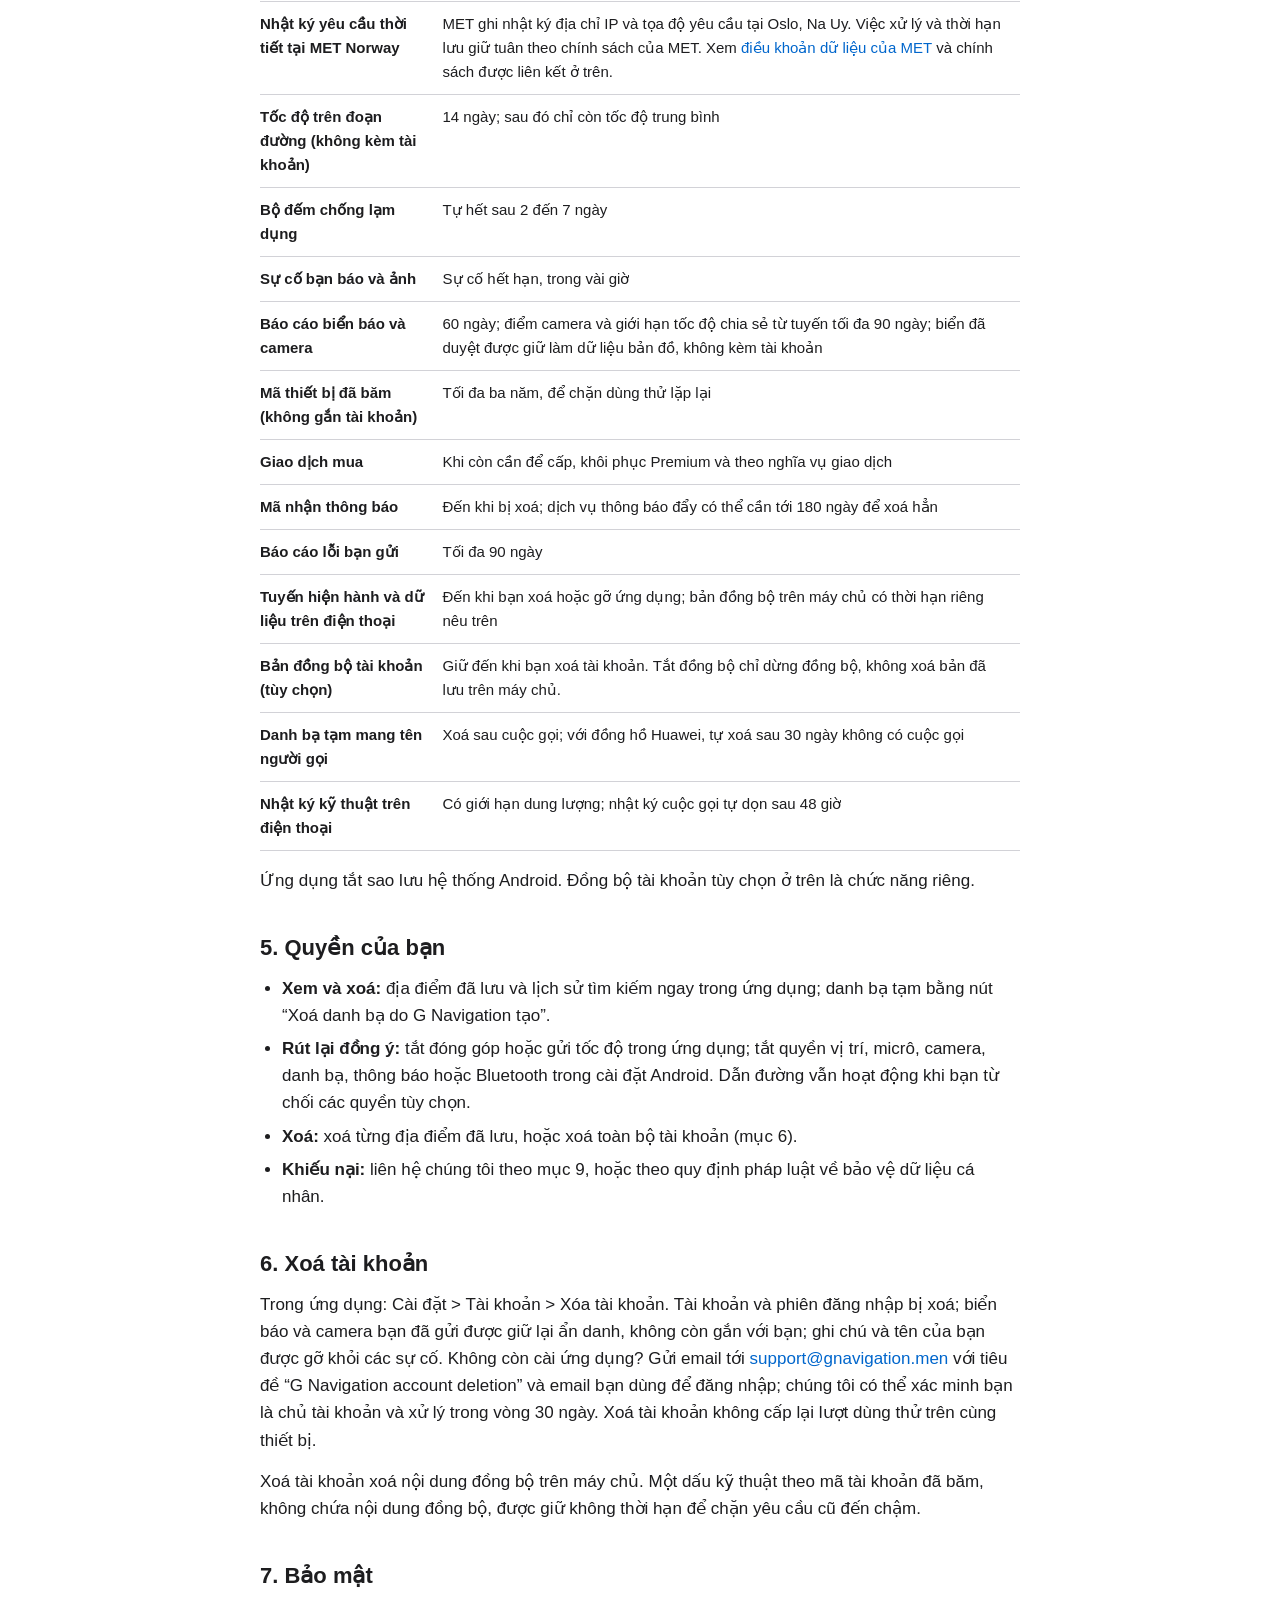
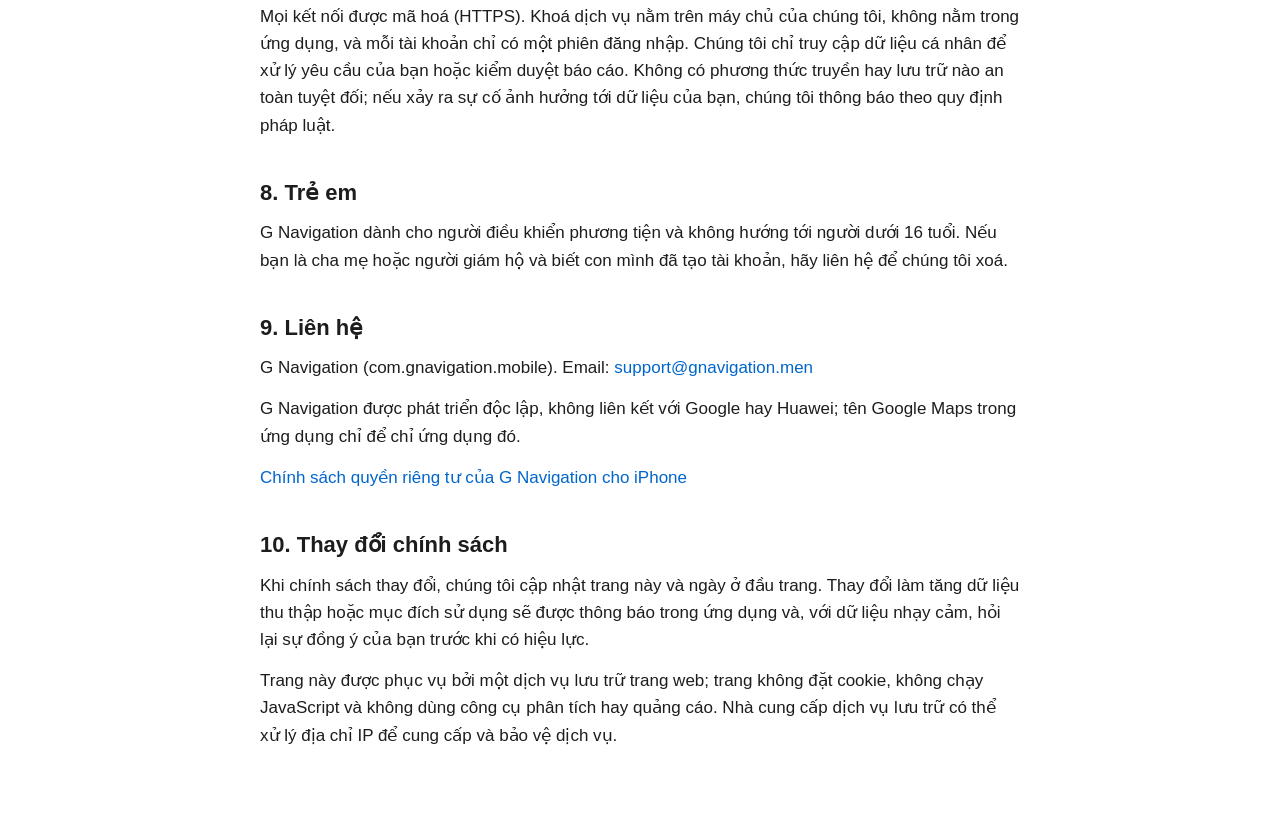
==== commit 18220441: "Update optional account sync privacy disclosure" ====
--- a/index.html
+++ b/index.html
@@ -23,13 +23,17 @@
     <main>
       <article>
         <h1>Chính sách quyền riêng tư</h1>
-        <p class="updated">G Navigation cho Android - phiên bản 16, cập nhật lần cuối: 01/11/2026.</p>
+        <p class="updated">G Navigation cho Android - phiên bản 17, cập nhật lần cuối: 02/11/2026.</p>
         <p>G Navigation là ứng dụng dẫn đường cho xe máy và ô tô tại Việt Nam, gửi chỉ dẫn rẽ, bản đồ và cuộc gọi tới đồng hồ của bạn, do G Navigation (gọi là “chúng tôi”) phát triển và vận hành. Trang này nói rõ ứng dụng thu thập dữ liệu gì, dùng để làm gì, giữ bao lâu, ai được thấy và bạn kiểm soát nó bằng cách nào. Chính sách này áp dụng theo Luật Bảo vệ dữ liệu cá nhân số 91/2025/QH15 và Nghị định 356/2025/NĐ-CP.</p>
-        <p><strong>Nguyên tắc ngắn gọn:</strong> ứng dụng không có quảng cáo, không dùng mã định danh quảng cáo, không bán hay chia sẻ dữ liệu của bạn cho mục đích tiếp thị. Máy chủ không lưu lịch sử di chuyển gắn với bạn. Thông báo, danh bạ, cuộc gọi, micrô và camera chỉ được dùng khi bạn bật tính năng cần chúng.</p>
+        <p><strong>Nguyên tắc ngắn gọn:</strong> ứng dụng không có quảng cáo, không dùng mã định danh quảng cáo, không bán hay chia sẻ dữ liệu của bạn cho mục đích tiếp thị. Đồng bộ dữ liệu cá nhân theo tài khoản là tùy chọn, như mô tả bên dưới. Thông báo, danh bạ, cuộc gọi, micrô và camera chỉ được dùng khi bạn bật tính năng cần chúng.</p>
         <section id="collect">
           <h2>1. Dữ liệu chúng tôi thu thập và lý do</h2>
           <h3>Tài khoản</h3>
-          <p>Bạn đăng nhập bằng Google để dẫn đường, dùng Premium và gửi đóng góp. Chúng tôi nhận mã tài khoản, tên hiển thị và địa chỉ email mà Google gửi; chúng tôi không nhận mật khẩu của bạn. Mỗi tài khoản chỉ dùng trên một điện thoại tại một thời điểm.</p>
+          <p>Bạn có thể đăng nhập bằng Google để dùng Premium, đồng bộ dữ liệu và gửi đóng góp. Chúng tôi nhận mã tài khoản, tên hiển thị và địa chỉ email mà Google gửi; chúng tôi không nhận mật khẩu của bạn. Mỗi tài khoản chỉ dùng trên một điện thoại tại một thời điểm.</p>
+          <h3>Đồng bộ tài khoản (tùy chọn)</h3>
+          <p>Bạn chủ động bật và xác nhận đồng bộ. Khi tài khoản đã có bản đồng bộ, dữ liệu có thể tự khôi phục khi bạn đăng nhập trên điện thoại thay thế.</p>
+          <p>G Navigation lưu địa chỉ yêu thích, Nhà/Công ty, lịch sử địa điểm đã chọn, ghi chú văn bản đã lưu, tùy chọn cá nhân và tên, vị trí, phạm vi vùng bản đồ ngoại tuyến trên hạ tầng Cloudflare để đồng bộ, khôi phục cho tài khoản của bạn.</p>
+          <p>Bản đồng bộ không chứa luồng GPS trực tiếp, tuyến đang dẫn, âm thanh hay phiên ghi âm, thông tin đăng nhập, trạng thái Premium, dữ liệu ghép đôi hoặc quyền truy cập. Ghép đôi, quyền và các tệp bản đồ đã tải vẫn riêng từng máy; vùng ngoại tuyến khôi phục cần được tải lại.</p>
           <h3>Vị trí</h3>
           <p>Vị trí là dữ liệu cá nhân nhạy cảm theo Nghị định 356/2025/NĐ-CP. Ứng dụng xin vị trí chính xác hoặc gần đúng và dùng nó theo hai cách; bạn tắt được toàn bộ trong cài đặt Android:</p>
           <ul>
@@ -68,7 +72,7 @@
         <section id="not-collected">
           <h2>2. Dữ liệu chúng tôi không thu thập</h2>
           <ul>
-            <li>Tin nhắn SMS, nhật ký cuộc gọi, lịch, ảnh, tệp hay nội dung khác trên thiết bị. Ứng dụng không nghe hay ghi âm cuộc gọi.</li>
+            <li>Tin nhắn SMS, nhật ký cuộc gọi, lịch, ảnh hay tệp không liên quan đến dữ liệu bạn cung cấp qua các tính năng nêu trên. Ứng dụng không nghe hay ghi âm cuộc gọi.</li>
             <li>Mã định danh quảng cáo, cookie theo dõi, dữ liệu từ nhà môi giới dữ liệu.</li>
             <li>Thông tin thẻ thanh toán - việc thanh toán do Google Play xử lý.</li>
           </ul>
@@ -93,6 +97,7 @@
                 <tr><th scope="row">Công cụ kiểm duyệt</th><td data-label="Nhận gì">Ảnh, ghi chú, vị trí của sự cố được gửi hoặc bị báo cáo</td><td data-label="Để làm gì">Kiểm duyệt nội dung</td></tr>
                 <tr><th scope="row">Ứng dụng đồng hồ của hãng</th><td data-label="Nhận gì">Chỉ dẫn, bản đồ, tên người gọi; giọng nói khi bạn bật trả lời bằng giọng nói</td><td data-label="Để làm gì">Hiển thị trên đồng hồ của bạn</td></tr>
                 <tr><th scope="row">Dịch vụ nhận dạng giọng nói trực tuyến (tùy chọn)</th><td data-label="Nhận gì">Âm thanh khi bạn nói, chỉ khi bạn chọn dịch vụ này</td><td data-label="Để làm gì">Nhận dạng giọng nói</td></tr>
+                <tr><th scope="row">Máy chủ G Navigation (hạ tầng Cloudflare)</th><td data-label="Nhận gì">Dữ liệu đồng bộ nêu trên, gắn với tài khoản của bạn</td><td data-label="Để làm gì">Đồng bộ và khôi phục dữ liệu tài khoản khi bạn dùng tính năng này</td></tr>
               </tbody>
             </table>
           </div>
@@ -119,13 +124,14 @@
                 <tr><th scope="row">Giao dịch mua</th><td data-label="Giữ đến khi">Khi còn cần để cấp, khôi phục Premium và theo nghĩa vụ giao dịch</td></tr>
                 <tr><th scope="row">Mã nhận thông báo</th><td data-label="Giữ đến khi">Đến khi bị xoá; dịch vụ thông báo đẩy có thể cần tới 180 ngày để xoá hẳn</td></tr>
                 <tr><th scope="row">Báo cáo lỗi bạn gửi</th><td data-label="Giữ đến khi">Tối đa 90 ngày</td></tr>
-                <tr><th scope="row">Tuyến, địa điểm đã lưu, cài đặt</th><td data-label="Giữ đến khi">Chỉ trên điện thoại, đến khi bạn xoá hoặc gỡ ứng dụng</td></tr>
+                <tr><th scope="row">Tuyến hiện hành và dữ liệu trên điện thoại</th><td data-label="Giữ đến khi">Đến khi bạn xoá hoặc gỡ ứng dụng; bản đồng bộ trên máy chủ có thời hạn riêng nêu trên</td></tr>
+                <tr><th scope="row">Bản đồng bộ tài khoản (tùy chọn)</th><td data-label="Giữ đến khi">Giữ đến khi bạn xoá tài khoản. Tắt đồng bộ chỉ dừng đồng bộ, không xoá bản đã lưu trên máy chủ.</td></tr>
                 <tr><th scope="row">Danh bạ tạm mang tên người gọi</th><td data-label="Giữ đến khi">Xoá sau cuộc gọi; với đồng hồ Huawei, tự xoá sau 30 ngày không có cuộc gọi</td></tr>
                 <tr><th scope="row">Nhật ký kỹ thuật trên điện thoại</th><td data-label="Giữ đến khi">Có giới hạn dung lượng; nhật ký cuộc gọi tự dọn sau 48 giờ</td></tr>
               </tbody>
             </table>
           </div>
-          <p>Ứng dụng tắt sao lưu hệ thống, nên Android không sao lưu những dữ liệu này lên đám mây.</p>
+          <p>Ứng dụng tắt sao lưu hệ thống Android. Đồng bộ tài khoản tùy chọn ở trên là chức năng riêng.</p>
         </section>
         <section id="rights">
           <h2>5. Quyền của bạn</h2>
@@ -139,6 +145,7 @@
         <section id="delete-account">
           <h2>6. Xoá tài khoản</h2>
           <p>Trong ứng dụng: Cài đặt > Tài khoản > Xóa tài khoản. Tài khoản và phiên đăng nhập bị xoá; biển báo và camera bạn đã gửi được giữ lại ẩn danh, không còn gắn với bạn; ghi chú và tên của bạn được gỡ khỏi các sự cố. Không còn cài ứng dụng? Gửi email tới <a href="mailto:support@gnavigation.men?subject=G%20Navigation%20account%20deletion">support@gnavigation.men</a> với tiêu đề “G Navigation account deletion” và email bạn dùng để đăng nhập; chúng tôi có thể xác minh bạn là chủ tài khoản và xử lý trong vòng 30 ngày. Xoá tài khoản không cấp lại lượt dùng thử trên cùng thiết bị.</p>
+          <p>Xoá tài khoản xoá nội dung đồng bộ trên máy chủ. Một dấu kỹ thuật theo mã tài khoản đã băm, không chứa nội dung đồng bộ, được giữ không thời hạn để chặn yêu cầu cũ đến chậm.</p>
         </section>
         <section id="security">
           <h2>7. Bảo mật</h2>
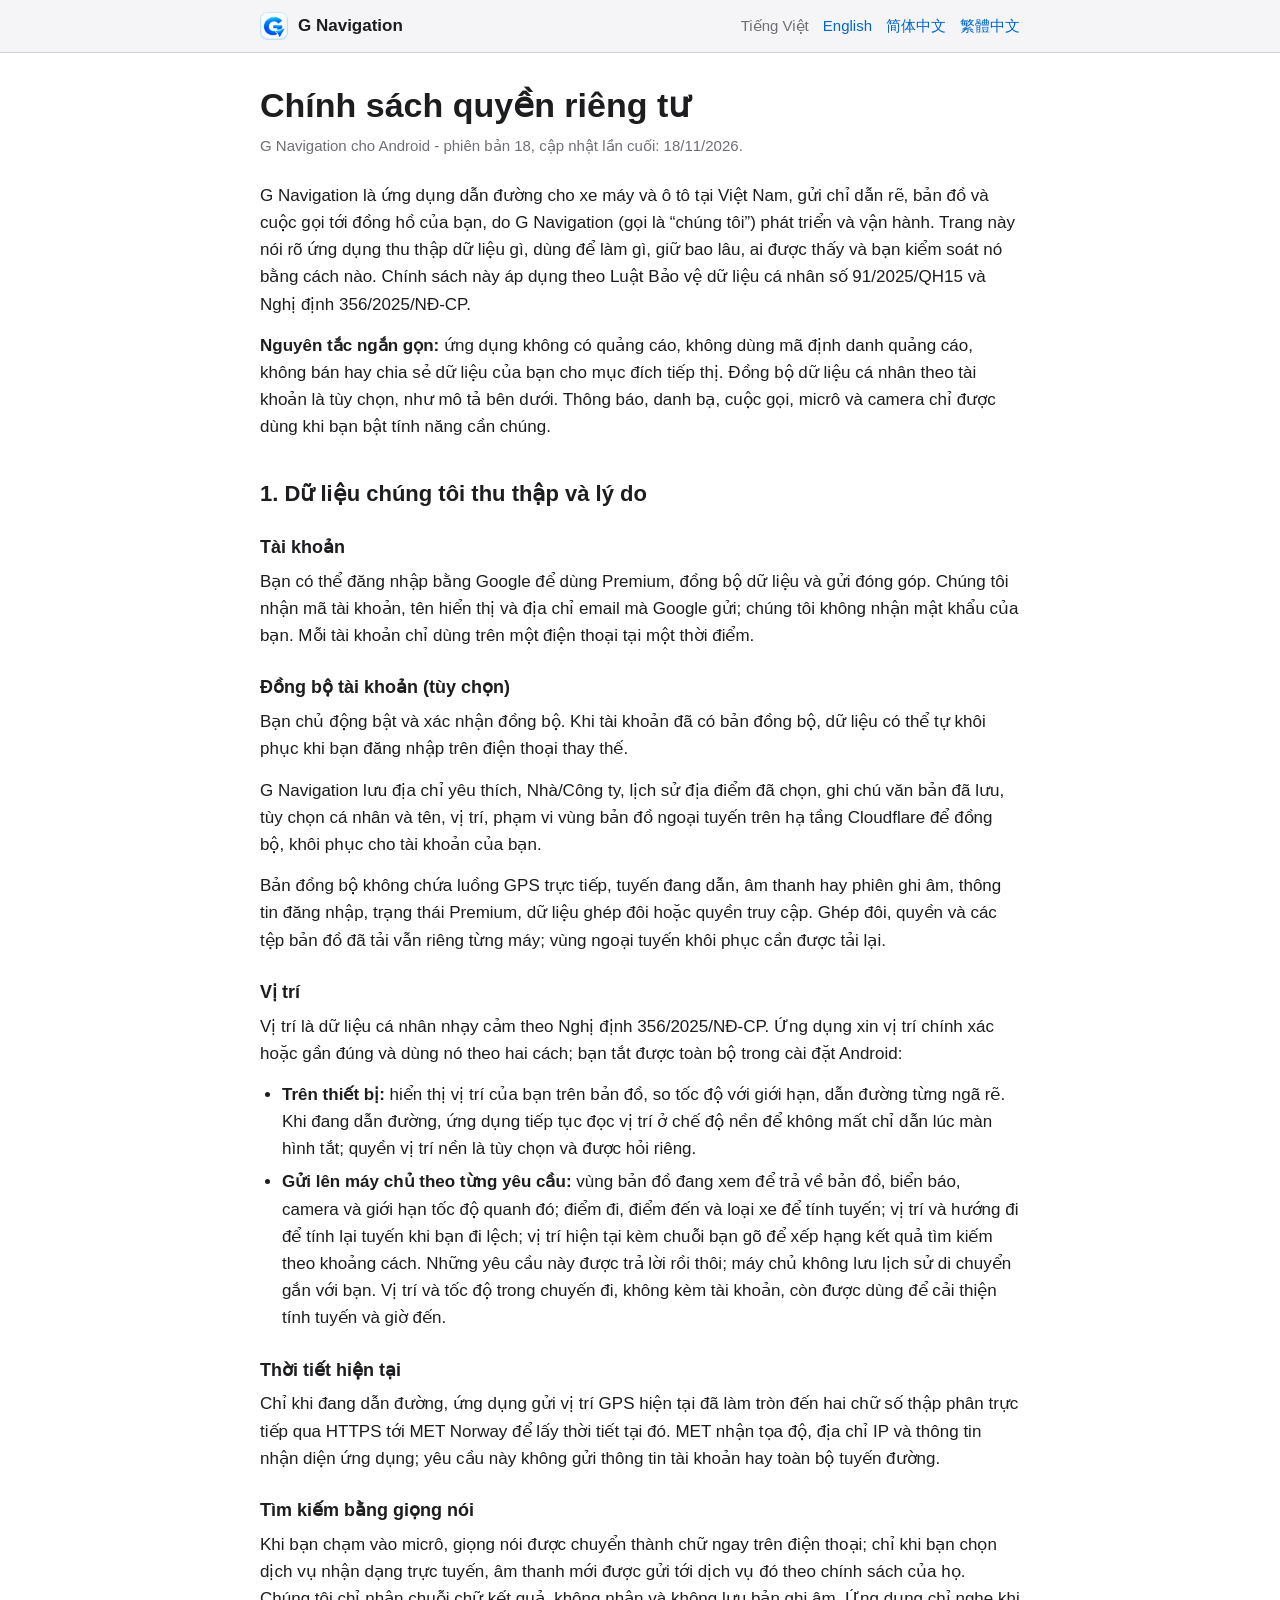
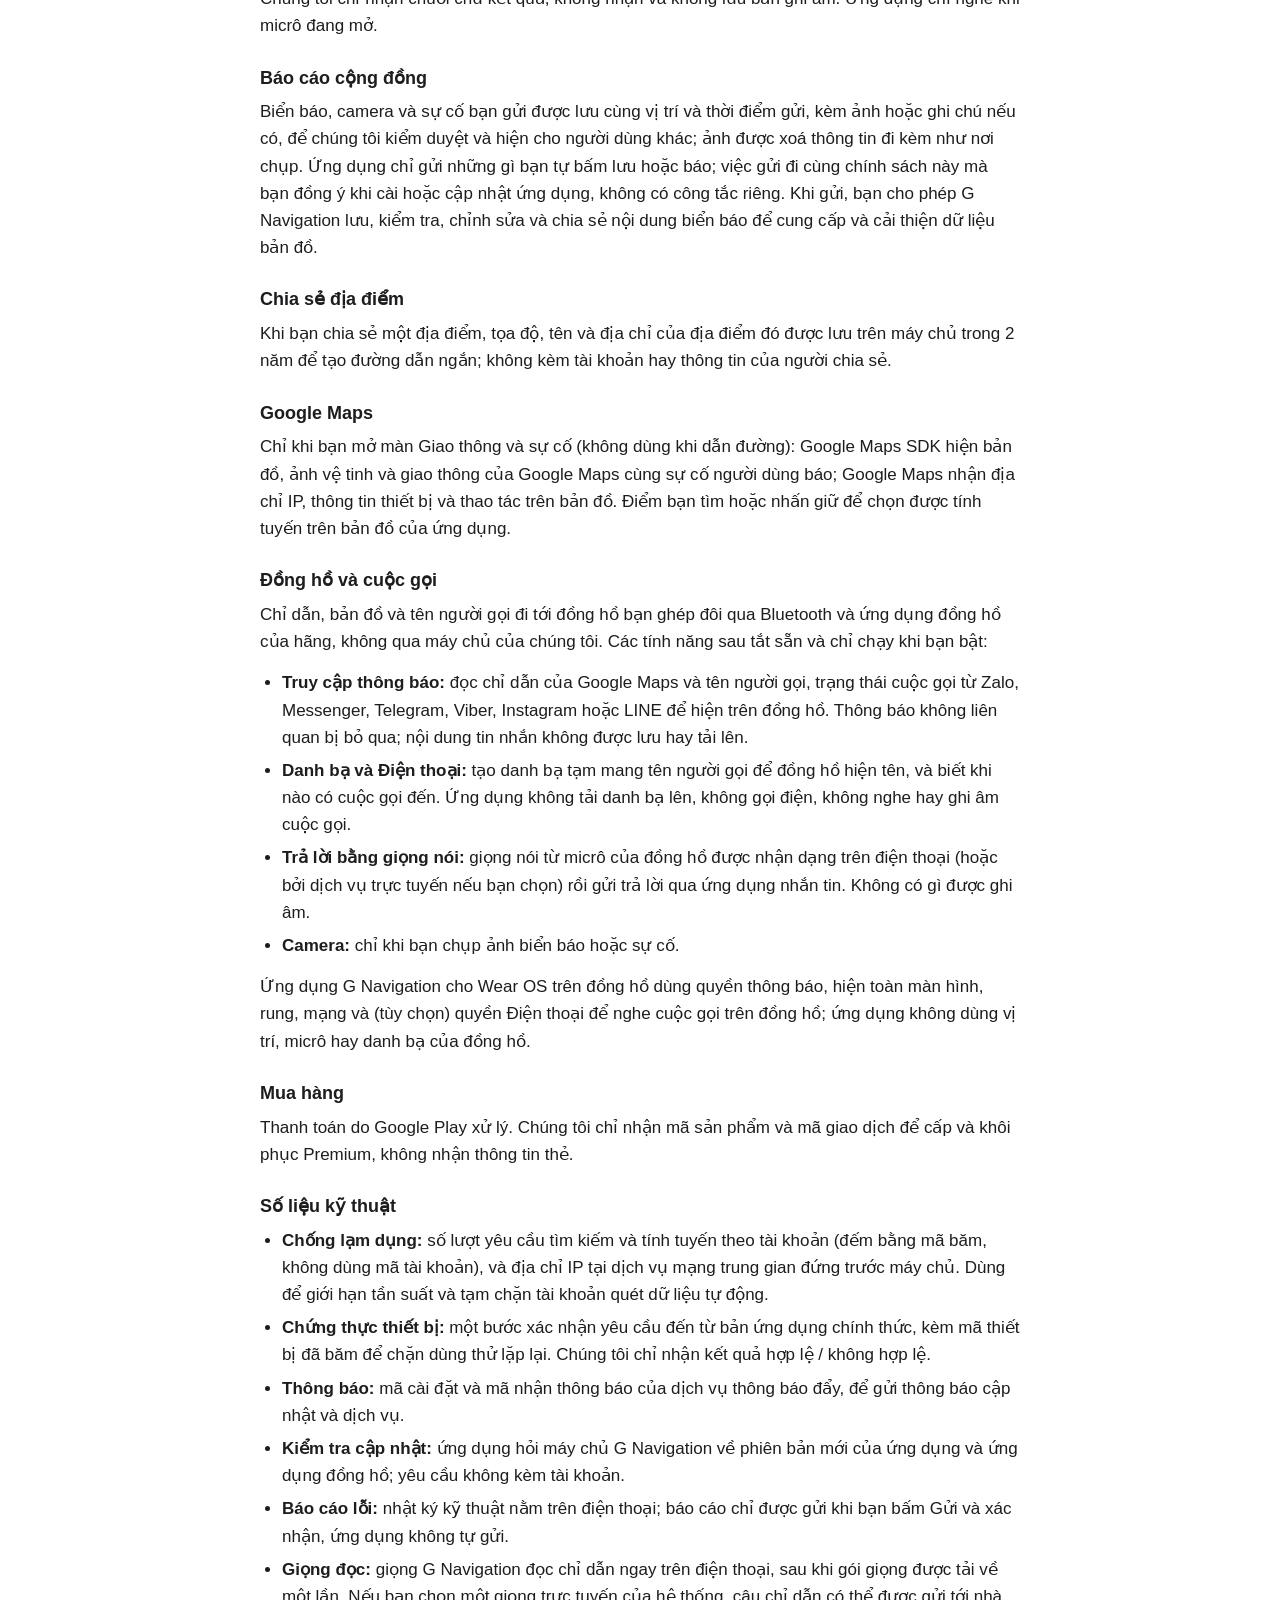
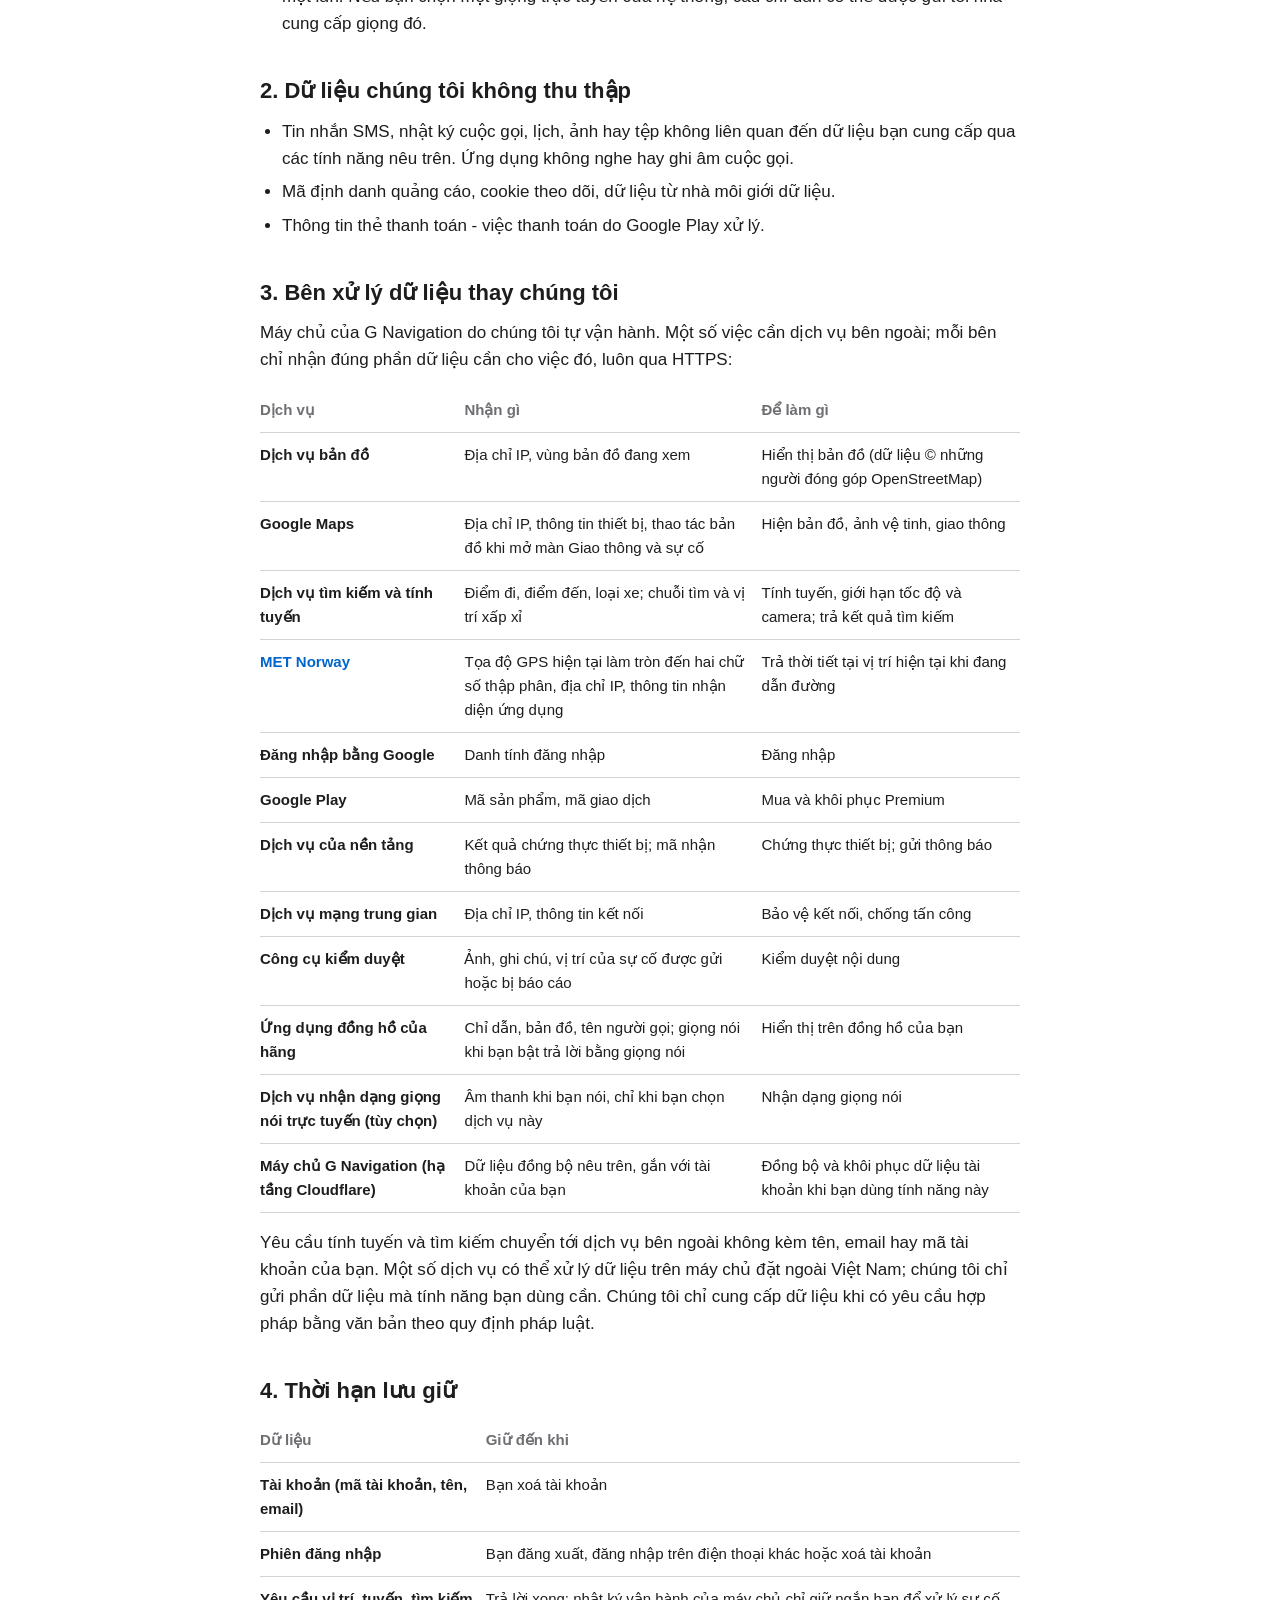
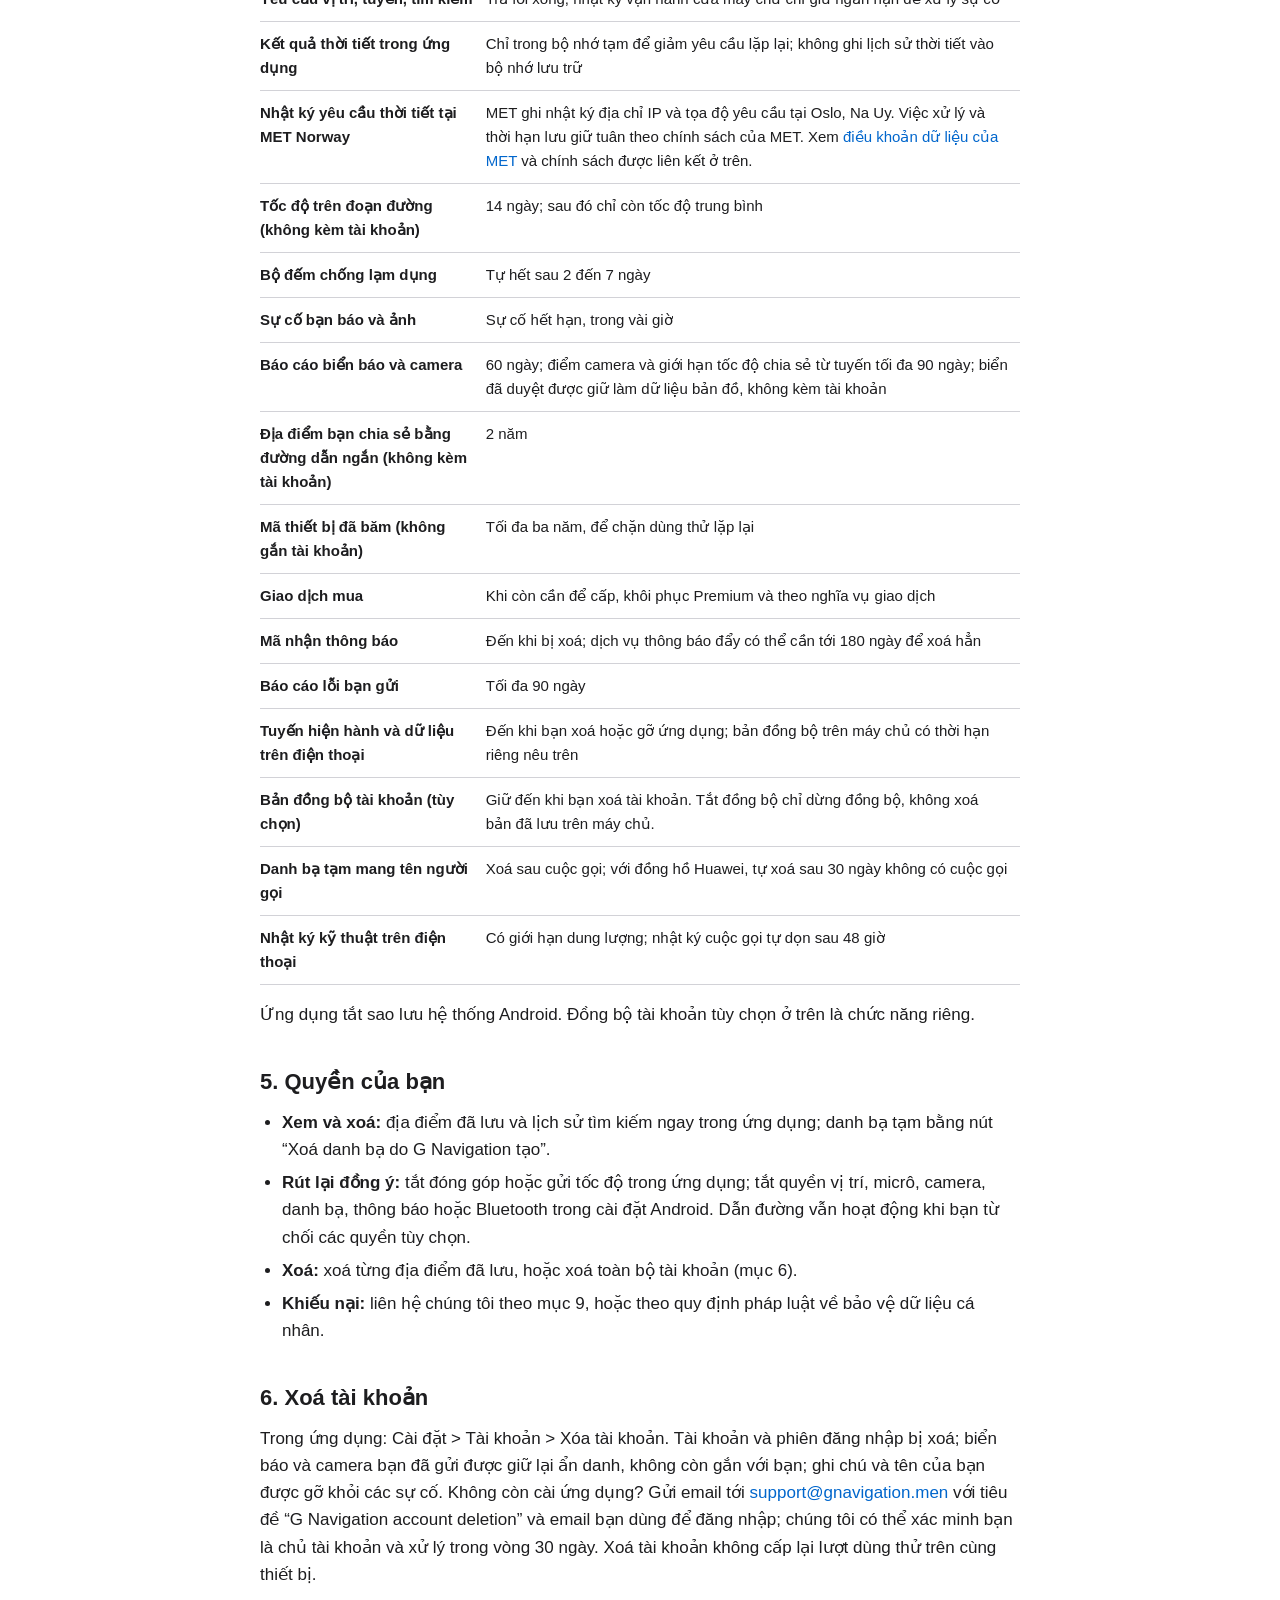
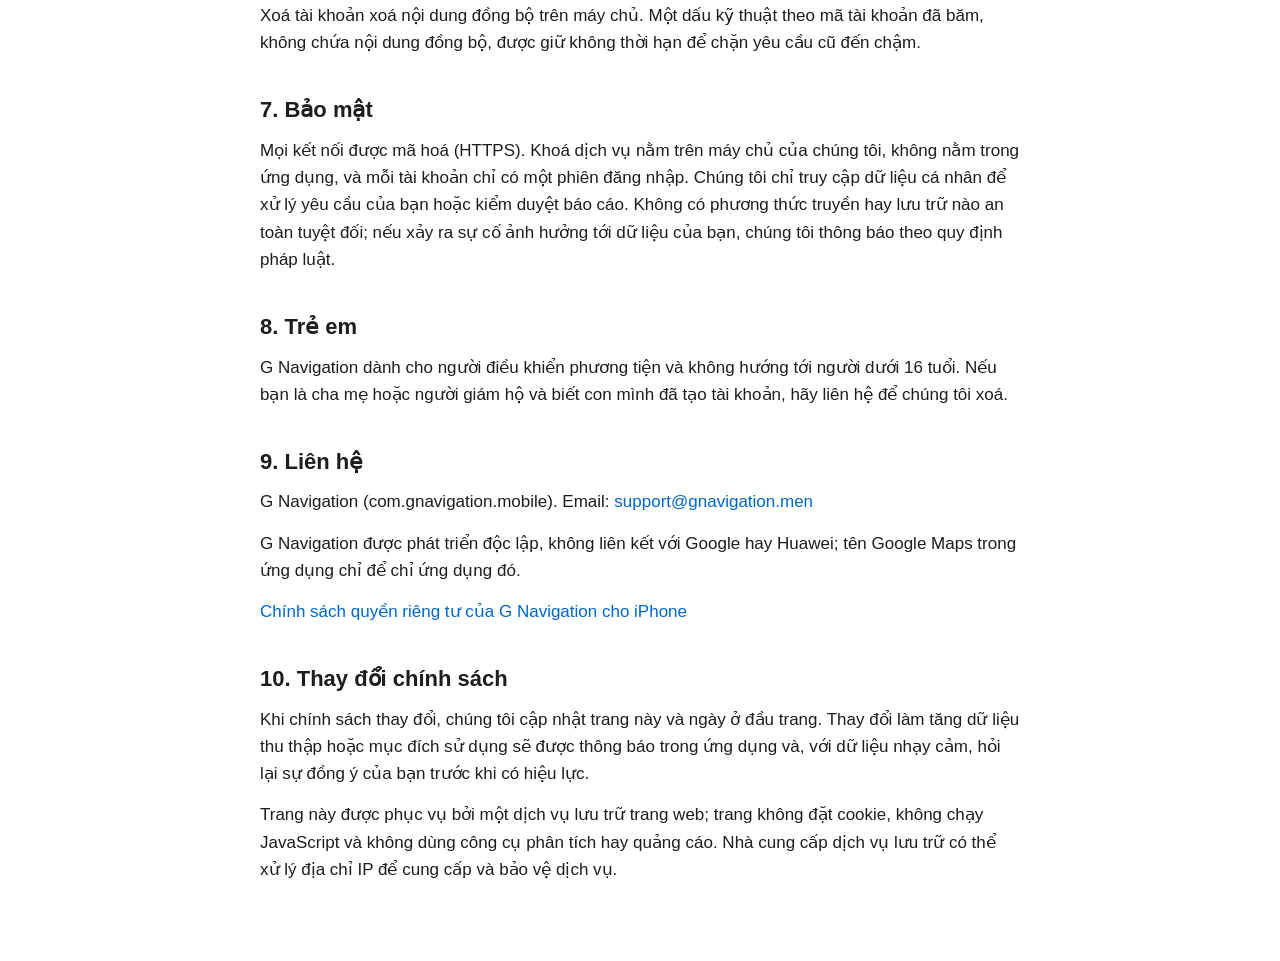
==== commit b9268009: "G Navigation privacy policy" ====
--- a/index.html
+++ b/index.html
@@ -23,7 +23,7 @@
     <main>
       <article>
         <h1>Chính sách quyền riêng tư</h1>
-        <p class="updated">G Navigation cho Android - phiên bản 17, cập nhật lần cuối: 02/11/2026.</p>
+        <p class="updated">G Navigation cho Android - phiên bản 18, cập nhật lần cuối: 18/11/2026.</p>
         <p>G Navigation là ứng dụng dẫn đường cho xe máy và ô tô tại Việt Nam, gửi chỉ dẫn rẽ, bản đồ và cuộc gọi tới đồng hồ của bạn, do G Navigation (gọi là “chúng tôi”) phát triển và vận hành. Trang này nói rõ ứng dụng thu thập dữ liệu gì, dùng để làm gì, giữ bao lâu, ai được thấy và bạn kiểm soát nó bằng cách nào. Chính sách này áp dụng theo Luật Bảo vệ dữ liệu cá nhân số 91/2025/QH15 và Nghị định 356/2025/NĐ-CP.</p>
         <p><strong>Nguyên tắc ngắn gọn:</strong> ứng dụng không có quảng cáo, không dùng mã định danh quảng cáo, không bán hay chia sẻ dữ liệu của bạn cho mục đích tiếp thị. Đồng bộ dữ liệu cá nhân theo tài khoản là tùy chọn, như mô tả bên dưới. Thông báo, danh bạ, cuộc gọi, micrô và camera chỉ được dùng khi bạn bật tính năng cần chúng.</p>
         <section id="collect">
@@ -46,6 +46,8 @@
           <p>Khi bạn chạm vào micrô, giọng nói được chuyển thành chữ ngay trên điện thoại; chỉ khi bạn chọn dịch vụ nhận dạng trực tuyến, âm thanh mới được gửi tới dịch vụ đó theo chính sách của họ. Chúng tôi chỉ nhận chuỗi chữ kết quả, không nhận và không lưu bản ghi âm. Ứng dụng chỉ nghe khi micrô đang mở.</p>
           <h3>Báo cáo cộng đồng</h3>
           <p>Biển báo, camera và sự cố bạn gửi được lưu cùng vị trí và thời điểm gửi, kèm ảnh hoặc ghi chú nếu có, để chúng tôi kiểm duyệt và hiện cho người dùng khác; ảnh được xoá thông tin đi kèm như nơi chụp. Ứng dụng chỉ gửi những gì bạn tự bấm lưu hoặc báo; việc gửi đi cùng chính sách này mà bạn đồng ý khi cài hoặc cập nhật ứng dụng, không có công tắc riêng. Khi gửi, bạn cho phép G Navigation lưu, kiểm tra, chỉnh sửa và chia sẻ nội dung biển báo để cung cấp và cải thiện dữ liệu bản đồ.</p>
+          <h3>Chia sẻ địa điểm</h3>
+          <p>Khi bạn chia sẻ một địa điểm, tọa độ, tên và địa chỉ của địa điểm đó được lưu trên máy chủ trong 2 năm để tạo đường dẫn ngắn; không kèm tài khoản hay thông tin của người chia sẻ.</p>
           <h3>Google Maps</h3>
           <p>Chỉ khi bạn mở màn Giao thông và sự cố (không dùng khi dẫn đường): Google Maps SDK hiện bản đồ, ảnh vệ tinh và giao thông của Google Maps cùng sự cố người dùng báo; Google Maps nhận địa chỉ IP, thông tin thiết bị và thao tác trên bản đồ. Điểm bạn tìm hoặc nhấn giữ để chọn được tính tuyến trên bản đồ của ứng dụng.</p>
           <h3>Đồng hồ và cuộc gọi</h3>
@@ -120,6 +122,7 @@
                 <tr><th scope="row">Bộ đếm chống lạm dụng</th><td data-label="Giữ đến khi">Tự hết sau 2 đến 7 ngày</td></tr>
                 <tr><th scope="row">Sự cố bạn báo và ảnh</th><td data-label="Giữ đến khi">Sự cố hết hạn, trong vài giờ</td></tr>
                 <tr><th scope="row">Báo cáo biển báo và camera</th><td data-label="Giữ đến khi">60 ngày; điểm camera và giới hạn tốc độ chia sẻ từ tuyến tối đa 90 ngày; biển đã duyệt được giữ làm dữ liệu bản đồ, không kèm tài khoản</td></tr>
+                <tr><th scope="row">Địa điểm bạn chia sẻ bằng đường dẫn ngắn (không kèm tài khoản)</th><td data-label="Giữ đến khi">2 năm</td></tr>
                 <tr><th scope="row">Mã thiết bị đã băm (không gắn tài khoản)</th><td data-label="Giữ đến khi">Tối đa ba năm, để chặn dùng thử lặp lại</td></tr>
                 <tr><th scope="row">Giao dịch mua</th><td data-label="Giữ đến khi">Khi còn cần để cấp, khôi phục Premium và theo nghĩa vụ giao dịch</td></tr>
                 <tr><th scope="row">Mã nhận thông báo</th><td data-label="Giữ đến khi">Đến khi bị xoá; dịch vụ thông báo đẩy có thể cần tới 180 ngày để xoá hẳn</td></tr>
